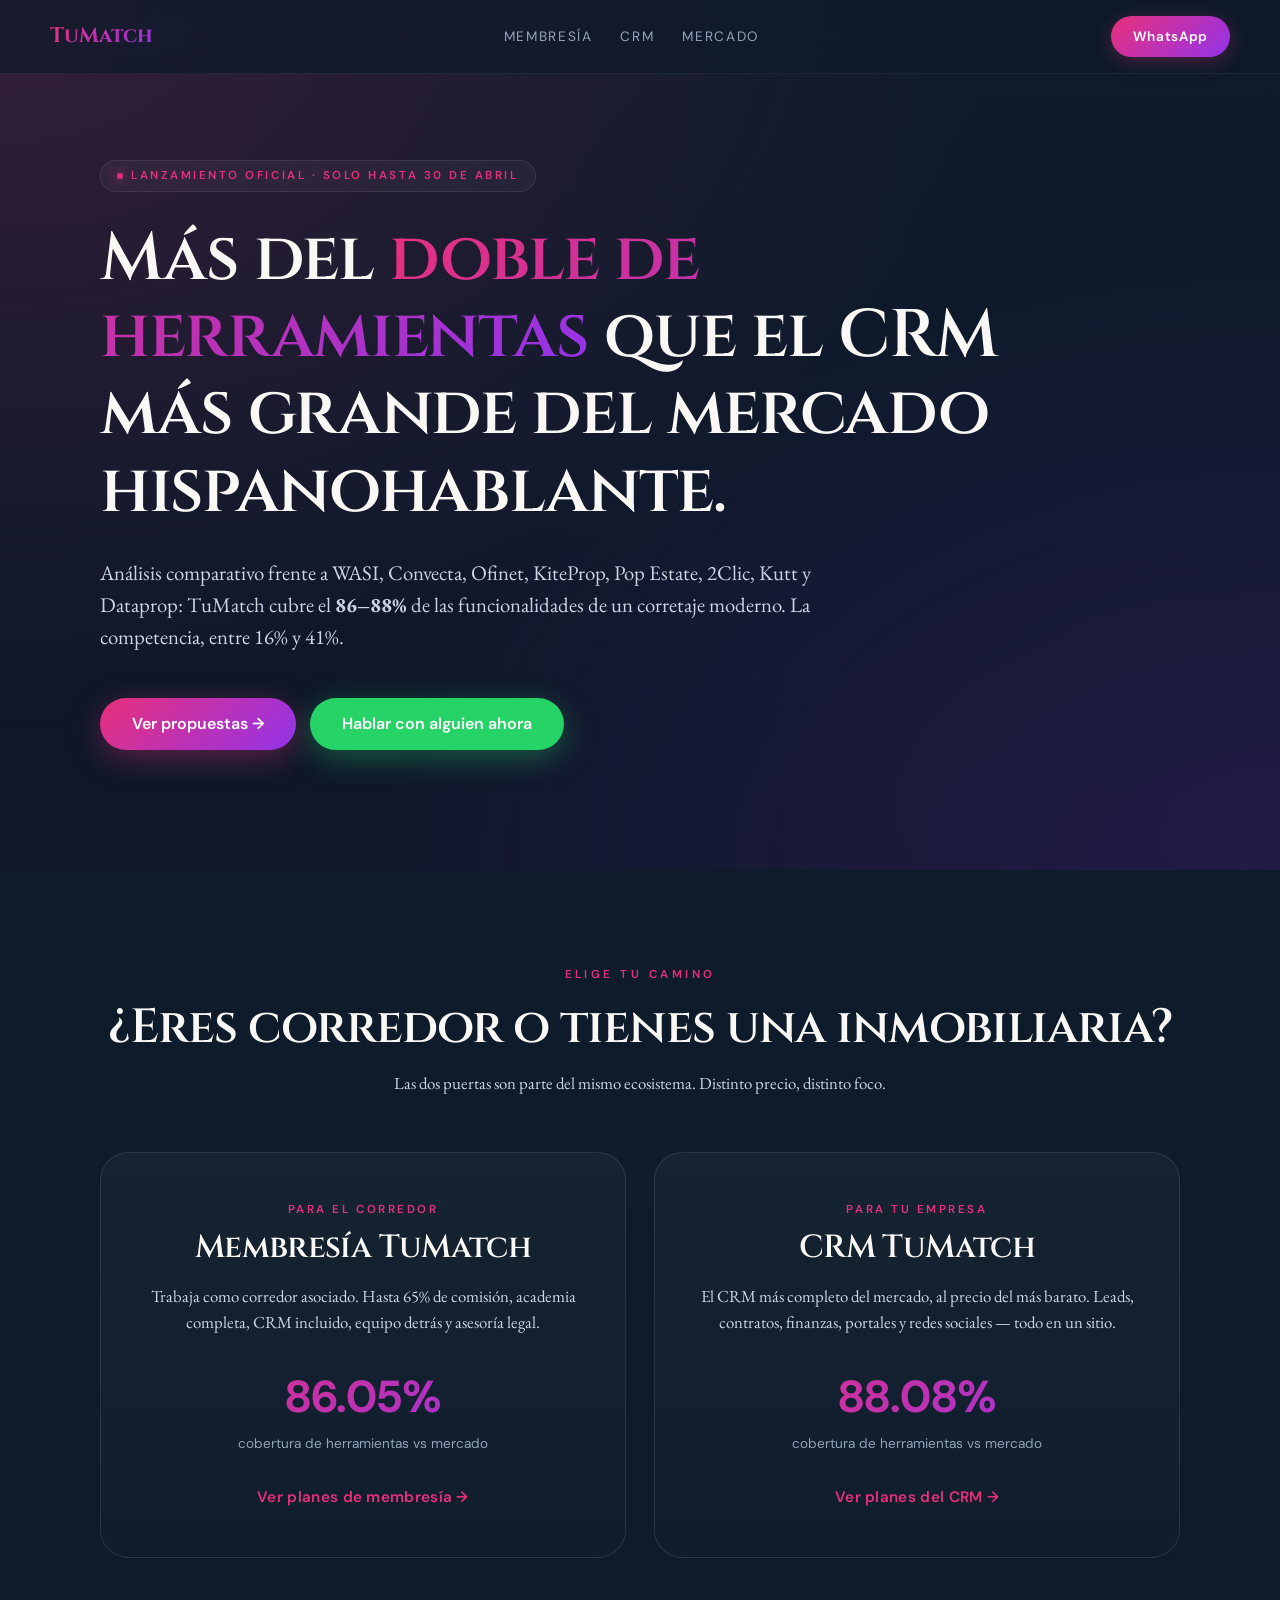
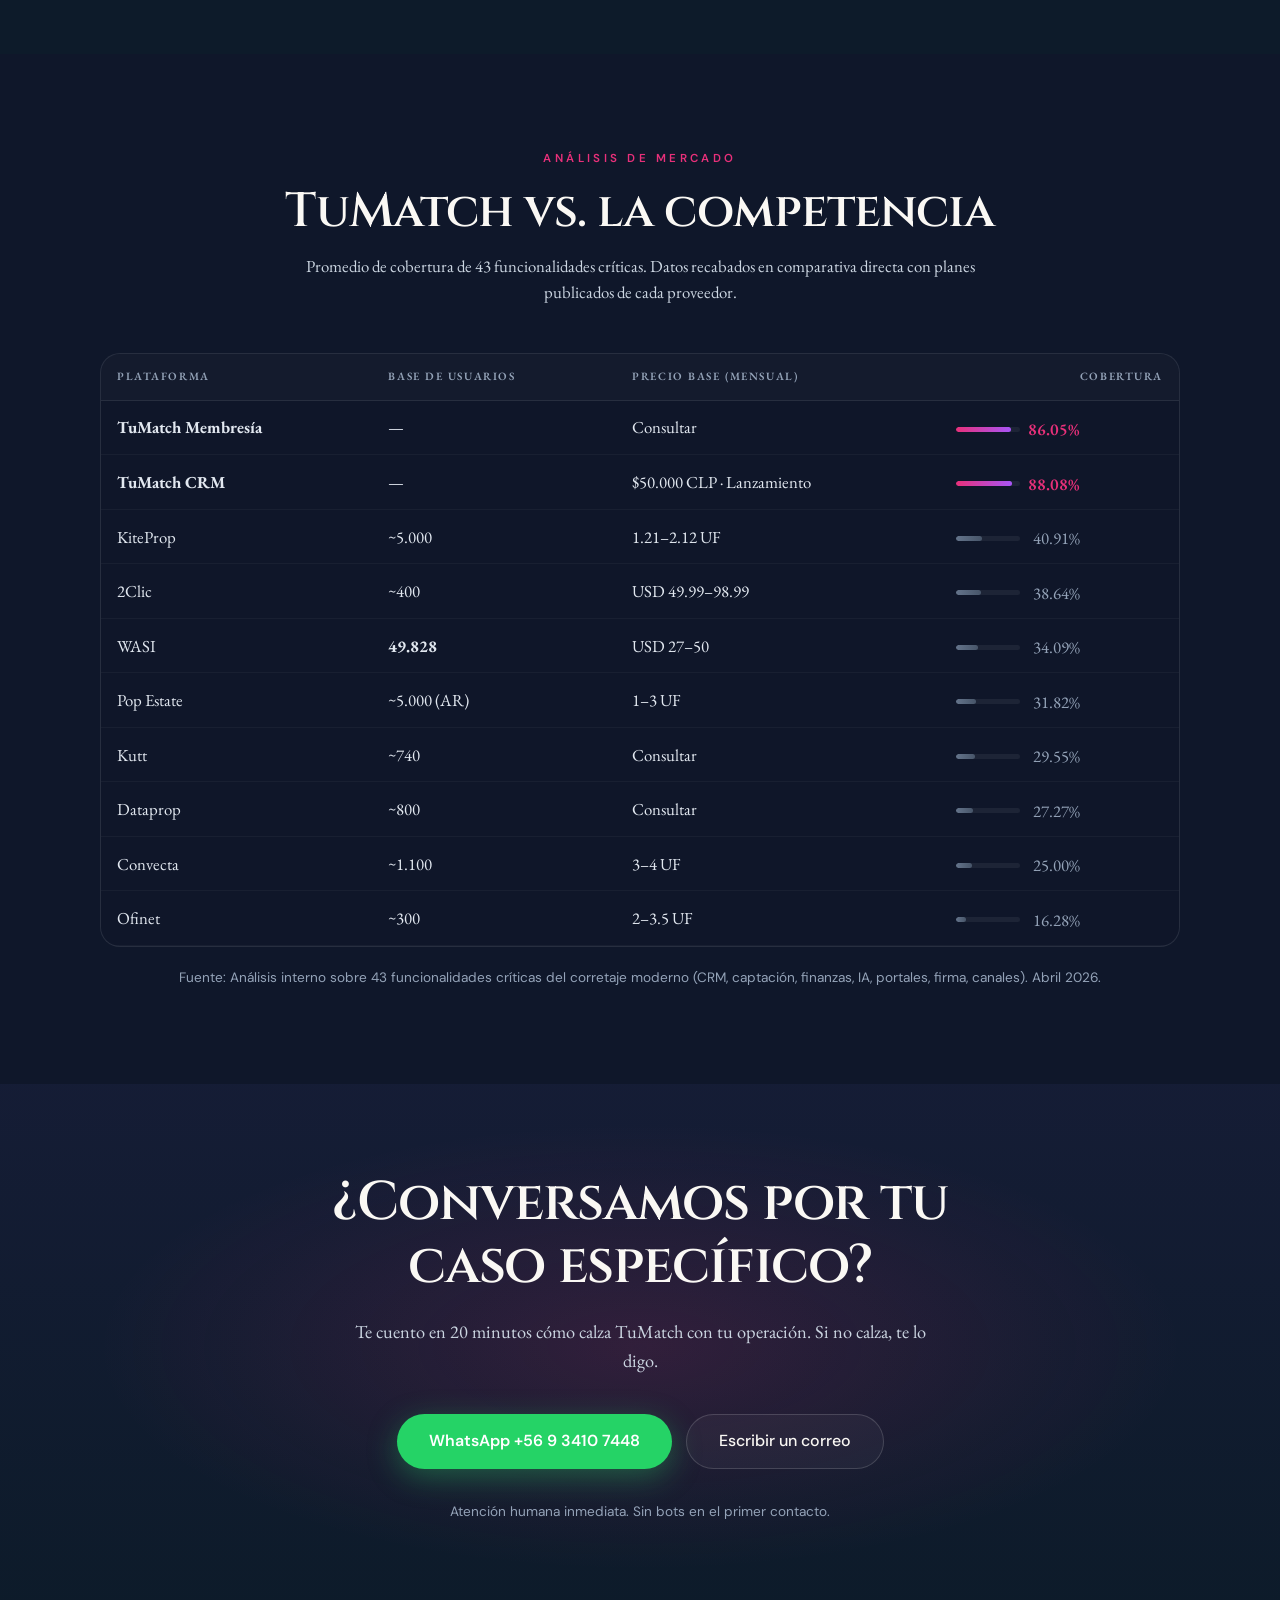
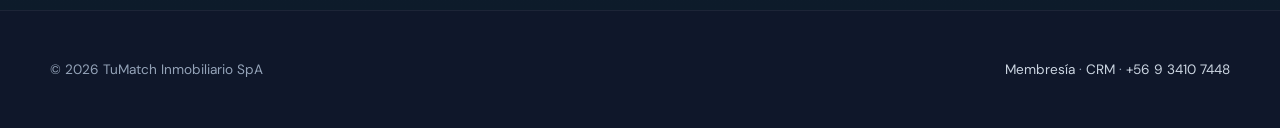
==== index.html @ 8e2571cd "feat: landing comercial TuMatch — Membresía + CRM Landing estática con tres páginas: - / (hub con co" ====
<!DOCTYPE html>
<html lang="es">
<head>
  <meta charset="UTF-8" />
  <meta name="viewport" content="width=device-width, initial-scale=1.0" />
  <title>TuMatch — Propuesta Comercial</title>
  <meta name="description" content="TuMatch: la plataforma con más herramientas del mercado hispanohablante. Membresía para corredores y CRM para inmobiliarias." />
  <link rel="preconnect" href="https://fonts.googleapis.com" />
  <link rel="preconnect" href="https://fonts.gstatic.com" crossorigin />
  <link href="https://fonts.googleapis.com/css2?family=Cinzel:wght@500;600;700&family=EB+Garamond:wght@400;500&family=DM+Sans:wght@400;500;600;700&display=swap" rel="stylesheet" />
  <link rel="stylesheet" href="/styles.css" />
</head>
<body>
  <nav class="nav">
    <div class="nav-inner">
      <a href="/" class="brand">TuMatch</a>
      <div class="nav-links">
        <a href="/membresia/">Membresía</a>
        <a href="/crm/">CRM</a>
        <a href="#mercado">Mercado</a>
      </div>
      <a class="nav-cta" href="https://wa.me/56934107448?text=Hola%2C%20me%20interesa%20TuMatch" target="_blank" rel="noopener">WhatsApp</a>
    </div>
  </nav>

  <section class="hero">
    <div class="section-narrow">
      <div class="hero-badge"><span class="dot"></span>Lanzamiento oficial · Solo hasta 30 de abril</div>
      <h1>Más del <span class="grad">doble de herramientas</span> que el CRM más grande del mercado hispanohablante.</h1>
      <p class="lead">
        Análisis comparativo frente a WASI, Convecta, Ofinet, KiteProp, Pop Estate, 2Clic, Kutt y Dataprop:
        TuMatch cubre el <strong>86–88%</strong> de las funcionalidades de un corretaje moderno. La competencia,
        entre 16% y 41%.
      </p>
      <div class="hero-ctas">
        <a href="#elige" class="btn-primary">Ver propuestas →</a>
        <a href="https://wa.me/56934107448?text=Hola%2C%20quiero%20hablar%20con%20alguien%20de%20TuMatch" target="_blank" rel="noopener" class="btn-whatsapp">Hablar con alguien ahora</a>
      </div>
    </div>
  </section>

  <section class="section" id="elige">
    <div class="section-narrow center">
      <div class="section-eyebrow">Elige tu camino</div>
      <h2 class="section-title">¿Eres corredor o tienes una inmobiliaria?</h2>
      <p class="section-lead">Las dos puertas son parte del mismo ecosistema. Distinto precio, distinto foco.</p>

      <div class="choice-grid">
        <a href="/membresia/" class="choice">
          <div class="choice-tag">Para el corredor</div>
          <h3>Membresía TuMatch</h3>
          <p>Trabaja como corredor asociado. Hasta 65% de comisión, academia completa, CRM incluido, equipo detrás y asesoría legal.</p>
          <div class="choice-pct">86.05%</div>
          <div class="choice-pct-lbl">cobertura de herramientas vs mercado</div>
          <div class="choice-arrow">Ver planes de membresía →</div>
        </a>

        <a href="/crm/" class="choice">
          <div class="choice-tag">Para tu empresa</div>
          <h3>CRM TuMatch</h3>
          <p>El CRM más completo del mercado, al precio del más barato. Leads, contratos, finanzas, portales y redes sociales — todo en un sitio.</p>
          <div class="choice-pct">88.08%</div>
          <div class="choice-pct-lbl">cobertura de herramientas vs mercado</div>
          <div class="choice-arrow">Ver planes del CRM →</div>
        </a>
      </div>
    </div>
  </section>

  <section class="section" id="mercado" style="background: var(--slate-900);">
    <div class="section-narrow">
      <div class="center">
        <div class="section-eyebrow">Análisis de mercado</div>
        <h2 class="section-title">TuMatch vs. la competencia</h2>
        <p class="section-lead">
          Promedio de cobertura de 43 funcionalidades críticas. Datos recabados en comparativa directa
          con planes publicados de cada proveedor.
        </p>
      </div>

      <div class="compare-table">
        <table>
          <thead>
            <tr>
              <th>Plataforma</th>
              <th>Base de usuarios</th>
              <th>Precio base (mensual)</th>
              <th style="text-align: right;">Cobertura</th>
            </tr>
          </thead>
          <tbody>
            <tr class="tm">
              <td><strong>TuMatch Membresía</strong></td>
              <td>—</td>
              <td>Consultar</td>
              <td>
                <div class="bar" style="justify-content: flex-end;">
                  <div class="bar-track"><div class="bar-fill" style="width: 86%"></div></div>
                  <span class="tm-num num-cell">86.05%</span>
                </div>
              </td>
            </tr>
            <tr class="tm">
              <td><strong>TuMatch CRM</strong></td>
              <td>—</td>
              <td>$50.000 CLP · Lanzamiento</td>
              <td>
                <div class="bar" style="justify-content: flex-end;">
                  <div class="bar-track"><div class="bar-fill" style="width: 88%"></div></div>
                  <span class="tm-num num-cell">88.08%</span>
                </div>
              </td>
            </tr>
            <tr>
              <td>KiteProp</td>
              <td>~5.000</td>
              <td>1.21–2.12 UF</td>
              <td>
                <div class="bar" style="justify-content: flex-end;">
                  <div class="bar-track"><div class="bar-fill low" style="width: 41%"></div></div>
                  <span class="num-cell">40.91%</span>
                </div>
              </td>
            </tr>
            <tr>
              <td>2Clic</td>
              <td>~400</td>
              <td>USD 49.99–98.99</td>
              <td>
                <div class="bar" style="justify-content: flex-end;">
                  <div class="bar-track"><div class="bar-fill low" style="width: 39%"></div></div>
                  <span class="num-cell">38.64%</span>
                </div>
              </td>
            </tr>
            <tr>
              <td>WASI</td>
              <td><strong>49.828</strong></td>
              <td>USD 27–50</td>
              <td>
                <div class="bar" style="justify-content: flex-end;">
                  <div class="bar-track"><div class="bar-fill low" style="width: 34%"></div></div>
                  <span class="num-cell">34.09%</span>
                </div>
              </td>
            </tr>
            <tr>
              <td>Pop Estate</td>
              <td>~5.000 (AR)</td>
              <td>1–3 UF</td>
              <td>
                <div class="bar" style="justify-content: flex-end;">
                  <div class="bar-track"><div class="bar-fill low" style="width: 32%"></div></div>
                  <span class="num-cell">31.82%</span>
                </div>
              </td>
            </tr>
            <tr>
              <td>Kutt</td>
              <td>~740</td>
              <td>Consultar</td>
              <td>
                <div class="bar" style="justify-content: flex-end;">
                  <div class="bar-track"><div class="bar-fill low" style="width: 30%"></div></div>
                  <span class="num-cell">29.55%</span>
                </div>
              </td>
            </tr>
            <tr>
              <td>Dataprop</td>
              <td>~800</td>
              <td>Consultar</td>
              <td>
                <div class="bar" style="justify-content: flex-end;">
                  <div class="bar-track"><div class="bar-fill low" style="width: 27%"></div></div>
                  <span class="num-cell">27.27%</span>
                </div>
              </td>
            </tr>
            <tr>
              <td>Convecta</td>
              <td>~1.100</td>
              <td>3–4 UF</td>
              <td>
                <div class="bar" style="justify-content: flex-end;">
                  <div class="bar-track"><div class="bar-fill low" style="width: 25%"></div></div>
                  <span class="num-cell">25.00%</span>
                </div>
              </td>
            </tr>
            <tr>
              <td>Ofinet</td>
              <td>~300</td>
              <td>2–3.5 UF</td>
              <td>
                <div class="bar" style="justify-content: flex-end;">
                  <div class="bar-track"><div class="bar-fill low" style="width: 16%"></div></div>
                  <span class="num-cell">16.28%</span>
                </div>
              </td>
            </tr>
          </tbody>
        </table>
      </div>

      <p class="note">
        Fuente: Análisis interno sobre 43 funcionalidades críticas del corretaje moderno (CRM, captación,
        finanzas, IA, portales, firma, canales). Abril 2026.
      </p>
    </div>
  </section>

  <section class="cta-block">
    <h2>¿Conversamos por tu caso específico?</h2>
    <p>Te cuento en 20 minutos cómo calza TuMatch con tu operación. Si no calza, te lo digo.</p>
    <div class="buttons">
      <a href="https://wa.me/56934107448?text=Hola%2C%20quiero%20agendar%20una%20reuni%C3%B3n%20con%20TuMatch" target="_blank" rel="noopener" class="btn-whatsapp">WhatsApp +56 9 3410 7448</a>
      <a href="mailto:patricio.rojas@tumatchinmobiliario.cl?subject=Reuni%C3%B3n%20TuMatch" class="btn-ghost">Escribir un correo</a>
    </div>
    <small>Atención humana inmediata. Sin bots en el primer contacto.</small>
  </section>

  <footer class="footer">
    <div class="footer-inner">
      <div>© 2026 TuMatch Inmobiliario SpA</div>
      <div>
        <a href="/membresia/">Membresía</a> · <a href="/crm/">CRM</a> ·
        <a href="https://wa.me/56934107448" target="_blank" rel="noopener">+56 9 3410 7448</a>
      </div>
    </div>
  </footer>

  <script src="/app.js"></script>
</body>
</html>
---- styles.css ----
/* TuMatch — Propuesta Comercial | Shared styles */
:root {
  --navy: #0D1B2A;
  --navy-2: #1B2B3E;
  --cream: #FAF8F4;
  --coral: #E85D4A;
  --pink: #E8307A;
  --gold: #D4A017;
  --slate-900: #0f172a;
  --slate-800: #1e293b;
  --slate-700: #334155;
  --slate-400: #94a3b8;
  --slate-300: #cbd5e1;
  --slate-200: #e2e8f0;
  --grad-1: linear-gradient(135deg, #E8307A 0%, #9333ea 100%);
  --grad-2: linear-gradient(135deg, #E85D4A 0%, #D4A017 100%);
  --ring-grad: linear-gradient(90deg, #E8307A 0%, #a855f7 100%);
}

* { box-sizing: border-box; margin: 0; padding: 0; }
html { scroll-behavior: smooth; }
body {
  font-family: 'DM Sans', -apple-system, BlinkMacSystemFont, sans-serif;
  background: var(--navy);
  color: var(--cream);
  line-height: 1.55;
  -webkit-font-smoothing: antialiased;
}

h1, h2, h3 {
  font-family: 'Cinzel', Georgia, serif;
  font-weight: 600;
  letter-spacing: -0.02em;
  line-height: 1.15;
}

p, li, td, th { font-family: 'EB Garamond', Georgia, serif; font-size: 1.05rem; }
.ui { font-family: 'DM Sans', sans-serif; }

a { color: inherit; text-decoration: none; }
button { font-family: inherit; cursor: pointer; border: none; background: transparent; color: inherit; }
img { max-width: 100%; display: block; }

/* ---------- NAV ---------- */
.nav {
  position: fixed; top: 0; left: 0; right: 0; z-index: 50;
  padding: 16px 24px;
  backdrop-filter: blur(16px);
  background: rgba(13, 27, 42, 0.7);
  border-bottom: 1px solid rgba(255, 255, 255, 0.06);
}
.nav-inner {
  max-width: 1180px; margin: 0 auto;
  display: flex; align-items: center; justify-content: space-between;
}
.brand {
  font-family: 'Cinzel', serif; font-weight: 700; font-size: 1.3rem;
  background: var(--grad-1); -webkit-background-clip: text; background-clip: text; color: transparent;
}
.nav-links { display: flex; gap: 28px; font-family: 'DM Sans', sans-serif; font-size: 0.85rem; letter-spacing: 0.12em; text-transform: uppercase; }
.nav-links a { color: var(--slate-400); transition: color 0.2s; }
.nav-links a:hover { color: var(--cream); }
.nav-cta {
  padding: 10px 22px; border-radius: 999px;
  background: var(--grad-1); color: white; font-family: 'DM Sans', sans-serif; font-weight: 600; font-size: 0.85rem;
  letter-spacing: 0.05em; transition: transform 0.2s, box-shadow 0.2s;
  box-shadow: 0 4px 20px rgba(232, 48, 122, 0.3);
}
.nav-cta:hover { transform: translateY(-1px); box-shadow: 0 6px 28px rgba(232, 48, 122, 0.5); }

/* ---------- LAYOUT ---------- */
.section { padding: 96px 24px; position: relative; }
.section-narrow { max-width: 1080px; margin: 0 auto; }
.section-wide { max-width: 1280px; margin: 0 auto; }

/* ---------- HERO ---------- */
.hero {
  padding: 160px 24px 120px;
  background:
    radial-gradient(ellipse at top left, rgba(232, 48, 122, 0.18), transparent 55%),
    radial-gradient(ellipse at bottom right, rgba(147, 51, 234, 0.15), transparent 50%),
    linear-gradient(180deg, var(--navy) 0%, var(--slate-900) 100%);
}
.hero-badge {
  display: inline-flex; align-items: center; gap: 8px;
  padding: 6px 16px; border-radius: 999px;
  background: rgba(255, 255, 255, 0.04); border: 1px solid rgba(255, 255, 255, 0.08);
  font-family: 'DM Sans', sans-serif; font-size: 0.72rem; letter-spacing: 0.22em; text-transform: uppercase;
  color: var(--pink); font-weight: 600;
}
.hero-badge .dot {
  width: 6px; height: 6px; border-radius: 999px; background: var(--pink);
  box-shadow: 0 0 12px var(--pink); animation: pulse 2s ease-in-out infinite;
}
@keyframes pulse { 0%, 100% { opacity: 1; } 50% { opacity: 0.4; } }

.hero h1 {
  font-size: clamp(2.5rem, 6vw, 4.2rem);
  margin-top: 28px;
  max-width: 900px;
}
.hero h1 .grad { background: var(--grad-1); -webkit-background-clip: text; background-clip: text; color: transparent; }
.hero .lead {
  margin-top: 28px; font-size: 1.3rem; color: var(--slate-300); max-width: 720px;
}
.hero-ctas { margin-top: 44px; display: flex; flex-wrap: wrap; gap: 14px; }
.btn-primary {
  display: inline-flex; align-items: center; gap: 8px;
  padding: 14px 32px; border-radius: 999px; background: var(--grad-1); color: white;
  font-family: 'DM Sans', sans-serif; font-weight: 600; font-size: 1rem;
  box-shadow: 0 8px 30px rgba(232, 48, 122, 0.35); transition: all 0.2s;
}
.btn-primary:hover { transform: translateY(-2px); box-shadow: 0 12px 40px rgba(232, 48, 122, 0.55); }
.btn-ghost {
  display: inline-flex; align-items: center; gap: 8px;
  padding: 14px 32px; border-radius: 999px;
  background: rgba(255, 255, 255, 0.04); border: 1px solid rgba(255, 255, 255, 0.15); color: var(--cream);
  font-family: 'DM Sans', sans-serif; font-weight: 500; font-size: 1rem; transition: all 0.2s;
}
.btn-ghost:hover { background: rgba(255, 255, 255, 0.08); }
.btn-whatsapp {
  display: inline-flex; align-items: center; gap: 10px;
  padding: 14px 32px; border-radius: 999px; background: #25D366; color: white;
  font-family: 'DM Sans', sans-serif; font-weight: 600; font-size: 1rem;
  box-shadow: 0 8px 30px rgba(37, 211, 102, 0.35); transition: all 0.2s;
}
.btn-whatsapp:hover { transform: translateY(-2px); box-shadow: 0 12px 40px rgba(37, 211, 102, 0.55); }

/* ---------- COUNTDOWN ---------- */
.countdown { margin-top: 36px; display: flex; flex-wrap: wrap; gap: 12px; align-items: center; }
.countdown-box {
  min-width: 78px; text-align: center;
  padding: 16px 14px; border-radius: 14px;
  background: rgba(255, 255, 255, 0.04); border: 1px solid rgba(255, 255, 255, 0.1);
}
.countdown-box .num { font-family: 'DM Sans', sans-serif; font-size: 1.9rem; font-weight: 700; color: var(--cream); font-variant-numeric: tabular-nums; }
.countdown-box .lbl { font-family: 'DM Sans', sans-serif; font-size: 0.65rem; letter-spacing: 0.15em; text-transform: uppercase; color: var(--slate-400); margin-top: 4px; }
.countdown-caption { font-family: 'DM Sans', sans-serif; font-size: 0.85rem; color: var(--slate-400); margin-left: 8px; }

/* ---------- SECTION HEADER ---------- */
.section-eyebrow {
  font-family: 'DM Sans', sans-serif; font-size: 0.72rem; letter-spacing: 0.3em; text-transform: uppercase;
  color: var(--pink); font-weight: 600;
}
.section-title {
  font-size: clamp(2rem, 4vw, 3rem); margin-top: 16px;
}
.section-lead { margin-top: 14px; color: var(--slate-300); max-width: 720px; margin-left: auto; margin-right: auto; }
.center { text-align: center; }

/* ---------- STATS ---------- */
.stats-grid { display: grid; grid-template-columns: repeat(auto-fit, minmax(220px, 1fr)); gap: 20px; margin-top: 48px; }
.stat {
  padding: 28px; border-radius: 20px;
  background: linear-gradient(180deg, rgba(255, 255, 255, 0.04) 0%, rgba(255, 255, 255, 0.02) 100%);
  border: 1px solid rgba(255, 255, 255, 0.08);
}
.stat .big { font-family: 'DM Sans', sans-serif; font-size: 2.8rem; font-weight: 700; background: var(--grad-1); -webkit-background-clip: text; background-clip: text; color: transparent; }
.stat .lbl { font-family: 'DM Sans', sans-serif; font-size: 0.9rem; color: var(--slate-300); margin-top: 4px; }

/* ---------- COMPARISON TABLE ---------- */
.compare-table {
  margin-top: 48px; overflow-x: auto; border-radius: 20px; border: 1px solid rgba(255, 255, 255, 0.1);
  background: rgba(15, 23, 42, 0.6);
}
.compare-table table { width: 100%; border-collapse: collapse; font-family: 'DM Sans', sans-serif; font-size: 0.9rem; }
.compare-table th {
  text-align: left; padding: 14px 16px; font-size: 0.7rem; letter-spacing: 0.14em; text-transform: uppercase;
  color: var(--slate-400); font-weight: 600; border-bottom: 1px solid rgba(255, 255, 255, 0.1);
  background: rgba(255, 255, 255, 0.02);
}
.compare-table th.tm { color: var(--pink); }
.compare-table td { padding: 12px 16px; border-bottom: 1px solid rgba(255, 255, 255, 0.04); color: var(--slate-200); }
.compare-table tr:hover td { background: rgba(255, 255, 255, 0.02); }
.compare-table .bar { display: inline-flex; align-items: center; gap: 8px; }
.compare-table .bar-track { width: 64px; height: 5px; background: rgba(255, 255, 255, 0.06); border-radius: 999px; overflow: hidden; }
.compare-table .bar-fill { height: 100%; border-radius: 999px; background: var(--ring-grad); }
.compare-table .bar-fill.low { background: linear-gradient(90deg, #64748b 0%, #475569 100%); }
.compare-table .num-cell { font-variant-numeric: tabular-nums; color: var(--slate-400); width: 52px; text-align: right; }
.compare-table .tm-num { color: var(--pink); font-weight: 600; }

/* ---------- FEATURE GRID ---------- */
.features-grid { display: grid; grid-template-columns: repeat(auto-fit, minmax(280px, 1fr)); gap: 16px; margin-top: 48px; }
.feature {
  display: flex; gap: 16px; padding: 20px; border-radius: 16px;
  background: linear-gradient(180deg, rgba(255, 255, 255, 0.04) 0%, rgba(255, 255, 255, 0.02) 100%);
  border: 1px solid rgba(255, 255, 255, 0.08); transition: border-color 0.2s;
}
.feature:hover { border-color: rgba(232, 48, 122, 0.4); }
.ring { position: relative; flex-shrink: 0; width: 60px; height: 60px; }
.ring svg { transform: rotate(-90deg); }
.ring-label { position: absolute; inset: 0; display: flex; align-items: center; justify-content: center; font-family: 'DM Sans', sans-serif; font-size: 0.8rem; font-weight: 700; color: var(--cream); }
.feature-body h3 { font-family: 'DM Sans', sans-serif; font-size: 1rem; font-weight: 600; color: var(--cream); }
.feature-body p { font-family: 'DM Sans', sans-serif; font-size: 0.85rem; color: var(--slate-400); margin-top: 4px; }

/* ---------- PLAN CARDS ---------- */
.plans-grid { display: grid; grid-template-columns: repeat(auto-fit, minmax(280px, 1fr)); gap: 24px; margin-top: 48px; }
.plan {
  position: relative; padding: 36px 28px; border-radius: 24px;
  background: linear-gradient(180deg, rgba(255, 255, 255, 0.03) 0%, rgba(255, 255, 255, 0.01) 100%);
  border: 1px solid rgba(255, 255, 255, 0.1); transition: transform 0.2s;
}
.plan:hover { transform: translateY(-4px); }
.plan.best {
  background: linear-gradient(180deg, rgba(232, 48, 122, 0.12) 0%, rgba(147, 51, 234, 0.08) 100%);
  border-color: rgba(232, 48, 122, 0.4);
  box-shadow: 0 24px 60px rgba(232, 48, 122, 0.15);
}
.plan-ribbon {
  position: absolute; top: -14px; left: 50%; transform: translateX(-50%);
  padding: 6px 18px; border-radius: 999px; background: var(--grad-1);
  font-family: 'DM Sans', sans-serif; font-size: 0.7rem; font-weight: 700; letter-spacing: 0.15em; text-transform: uppercase;
  color: white; white-space: nowrap;
}
.plan-period { font-family: 'DM Sans', sans-serif; font-size: 0.75rem; letter-spacing: 0.18em; text-transform: uppercase; color: var(--slate-400); font-weight: 600; }
.plan-price { font-family: 'DM Sans', sans-serif; font-size: 2.8rem; font-weight: 700; color: var(--cream); margin-top: 16px; }
.plan-equiv { font-family: 'DM Sans', sans-serif; font-size: 0.85rem; color: var(--slate-400); margin-top: 4px; }
.plan-savings { font-family: 'DM Sans', sans-serif; font-size: 0.85rem; color: #34d399; margin-top: 8px; font-weight: 500; }
.plan-sub { font-family: 'EB Garamond', serif; font-size: 1.05rem; color: var(--slate-300); margin-top: 16px; }
.plan-list { margin-top: 24px; list-style: none; }
.plan-list li { font-family: 'DM Sans', sans-serif; font-size: 0.9rem; color: var(--slate-200); padding: 6px 0; display: flex; gap: 10px; }
.plan-list li::before { content: '✓'; color: var(--pink); font-weight: 700; }
.plan a.btn-primary, .plan a.btn-ghost { margin-top: 28px; display: flex; justify-content: center; width: 100%; }

/* ---------- LEVEL CARDS (Membresía) ---------- */
.levels-grid { display: grid; grid-template-columns: repeat(auto-fit, minmax(220px, 1fr)); gap: 20px; margin-top: 48px; }
.level {
  padding: 28px; border-radius: 20px;
  background: linear-gradient(180deg, rgba(255, 255, 255, 0.04) 0%, rgba(255, 255, 255, 0.01) 100%);
  border: 1px solid rgba(255, 255, 255, 0.08);
}
.level-num { font-family: 'Cinzel', serif; font-size: 0.9rem; color: var(--gold); letter-spacing: 0.2em; }
.level-name { font-family: 'Cinzel', serif; font-size: 1.4rem; color: var(--cream); margin-top: 6px; }
.level-pct { font-family: 'DM Sans', sans-serif; font-size: 2.4rem; font-weight: 700; background: var(--grad-2); -webkit-background-clip: text; background-clip: text; color: transparent; margin-top: 12px; }
.level-desc { font-family: 'DM Sans', sans-serif; font-size: 0.85rem; color: var(--slate-400); margin-top: 8px; }

/* ---------- INTEGRATIONS ---------- */
.integrations { display: grid; grid-template-columns: repeat(auto-fit, minmax(140px, 1fr)); gap: 12px; margin-top: 32px; }
.integration {
  padding: 18px 10px; border-radius: 14px; text-align: center;
  background: rgba(255, 255, 255, 0.03); border: 1px solid rgba(255, 255, 255, 0.1);
  font-family: 'DM Sans', sans-serif; font-size: 0.9rem; color: var(--slate-200); transition: border-color 0.2s;
}
.integration:hover { border-color: rgba(232, 48, 122, 0.4); }

/* ---------- CTA BLOCK ---------- */
.cta-block {
  padding: 88px 24px; text-align: center;
  background:
    radial-gradient(ellipse at center, rgba(232, 48, 122, 0.15), transparent 60%),
    linear-gradient(180deg, rgba(147, 51, 234, 0.06) 0%, var(--navy) 100%);
}
.cta-block h2 { font-size: clamp(2rem, 5vw, 3.4rem); max-width: 760px; margin: 0 auto; }
.cta-block p { margin-top: 20px; color: var(--slate-300); font-size: 1.15rem; max-width: 600px; margin-left: auto; margin-right: auto; }
.cta-block .buttons { margin-top: 40px; display: flex; justify-content: center; flex-wrap: wrap; gap: 14px; }
.cta-block small { display: block; margin-top: 32px; color: var(--slate-400); font-family: 'DM Sans', sans-serif; font-size: 0.85rem; }

/* ---------- FOOTER ---------- */
.footer { padding: 48px 24px; border-top: 1px solid rgba(255, 255, 255, 0.06); background: var(--slate-900); }
.footer-inner { max-width: 1180px; margin: 0 auto; display: flex; flex-wrap: wrap; justify-content: space-between; gap: 24px; font-family: 'DM Sans', sans-serif; font-size: 0.85rem; color: var(--slate-400); }
.footer a { color: var(--slate-300); }
.footer a:hover { color: var(--cream); }

/* ---------- HUB CHOICE CARDS (index.html) ---------- */
.choice-grid { display: grid; grid-template-columns: repeat(auto-fit, minmax(320px, 1fr)); gap: 28px; margin-top: 56px; }
.choice {
  display: block; padding: 48px 36px; border-radius: 28px; transition: transform 0.25s, box-shadow 0.25s, border-color 0.25s;
  background: linear-gradient(180deg, rgba(255, 255, 255, 0.04) 0%, rgba(255, 255, 255, 0.01) 100%);
  border: 1px solid rgba(255, 255, 255, 0.1); color: var(--cream);
}
.choice:hover { transform: translateY(-6px); border-color: rgba(232, 48, 122, 0.5); box-shadow: 0 24px 60px rgba(232, 48, 122, 0.15); }
.choice-tag { font-family: 'DM Sans', sans-serif; font-size: 0.72rem; letter-spacing: 0.22em; text-transform: uppercase; color: var(--pink); font-weight: 600; }
.choice h3 { font-size: 2rem; margin-top: 12px; }
.choice p { margin-top: 16px; color: var(--slate-300); }
.choice-pct { margin-top: 28px; font-family: 'DM Sans', sans-serif; font-size: 2.8rem; font-weight: 700; background: var(--grad-1); -webkit-background-clip: text; background-clip: text; color: transparent; }
.choice-pct-lbl { font-family: 'DM Sans', sans-serif; font-size: 0.85rem; color: var(--slate-400); }
.choice-arrow { margin-top: 32px; font-family: 'DM Sans', sans-serif; font-size: 0.95rem; font-weight: 600; color: var(--pink); letter-spacing: 0.02em; }

/* ---------- PRICING TABLE (mercado) ---------- */
.market-table {
  margin-top: 48px; overflow-x: auto; border-radius: 20px; border: 1px solid rgba(255, 255, 255, 0.1);
  background: rgba(15, 23, 42, 0.6);
}
.market-table table { width: 100%; border-collapse: collapse; font-family: 'DM Sans', sans-serif; font-size: 0.9rem; }
.market-table th, .market-table td { text-align: left; padding: 14px 16px; }
.market-table th { color: var(--slate-400); font-size: 0.72rem; letter-spacing: 0.14em; text-transform: uppercase; font-weight: 600; border-bottom: 1px solid rgba(255, 255, 255, 0.1); }
.market-table td { color: var(--slate-200); border-bottom: 1px solid rgba(255, 255, 255, 0.04); }
.market-table tr.tm td { background: linear-gradient(90deg, rgba(232, 48, 122, 0.1), transparent); color: var(--cream); font-weight: 500; }

/* ---------- UTILITIES ---------- */
.divider { height: 1px; background: linear-gradient(90deg, transparent, rgba(255, 255, 255, 0.15), transparent); margin: 48px 0; }
.note { font-family: 'DM Sans', sans-serif; font-size: 0.85rem; color: var(--slate-400); text-align: center; margin-top: 20px; }

@media (max-width: 720px) {
  .hero { padding-top: 120px; padding-bottom: 80px; }
  .nav-links { display: none; }
  .section { padding: 64px 20px; }
  .hero h1 { font-size: 2.2rem; }
}
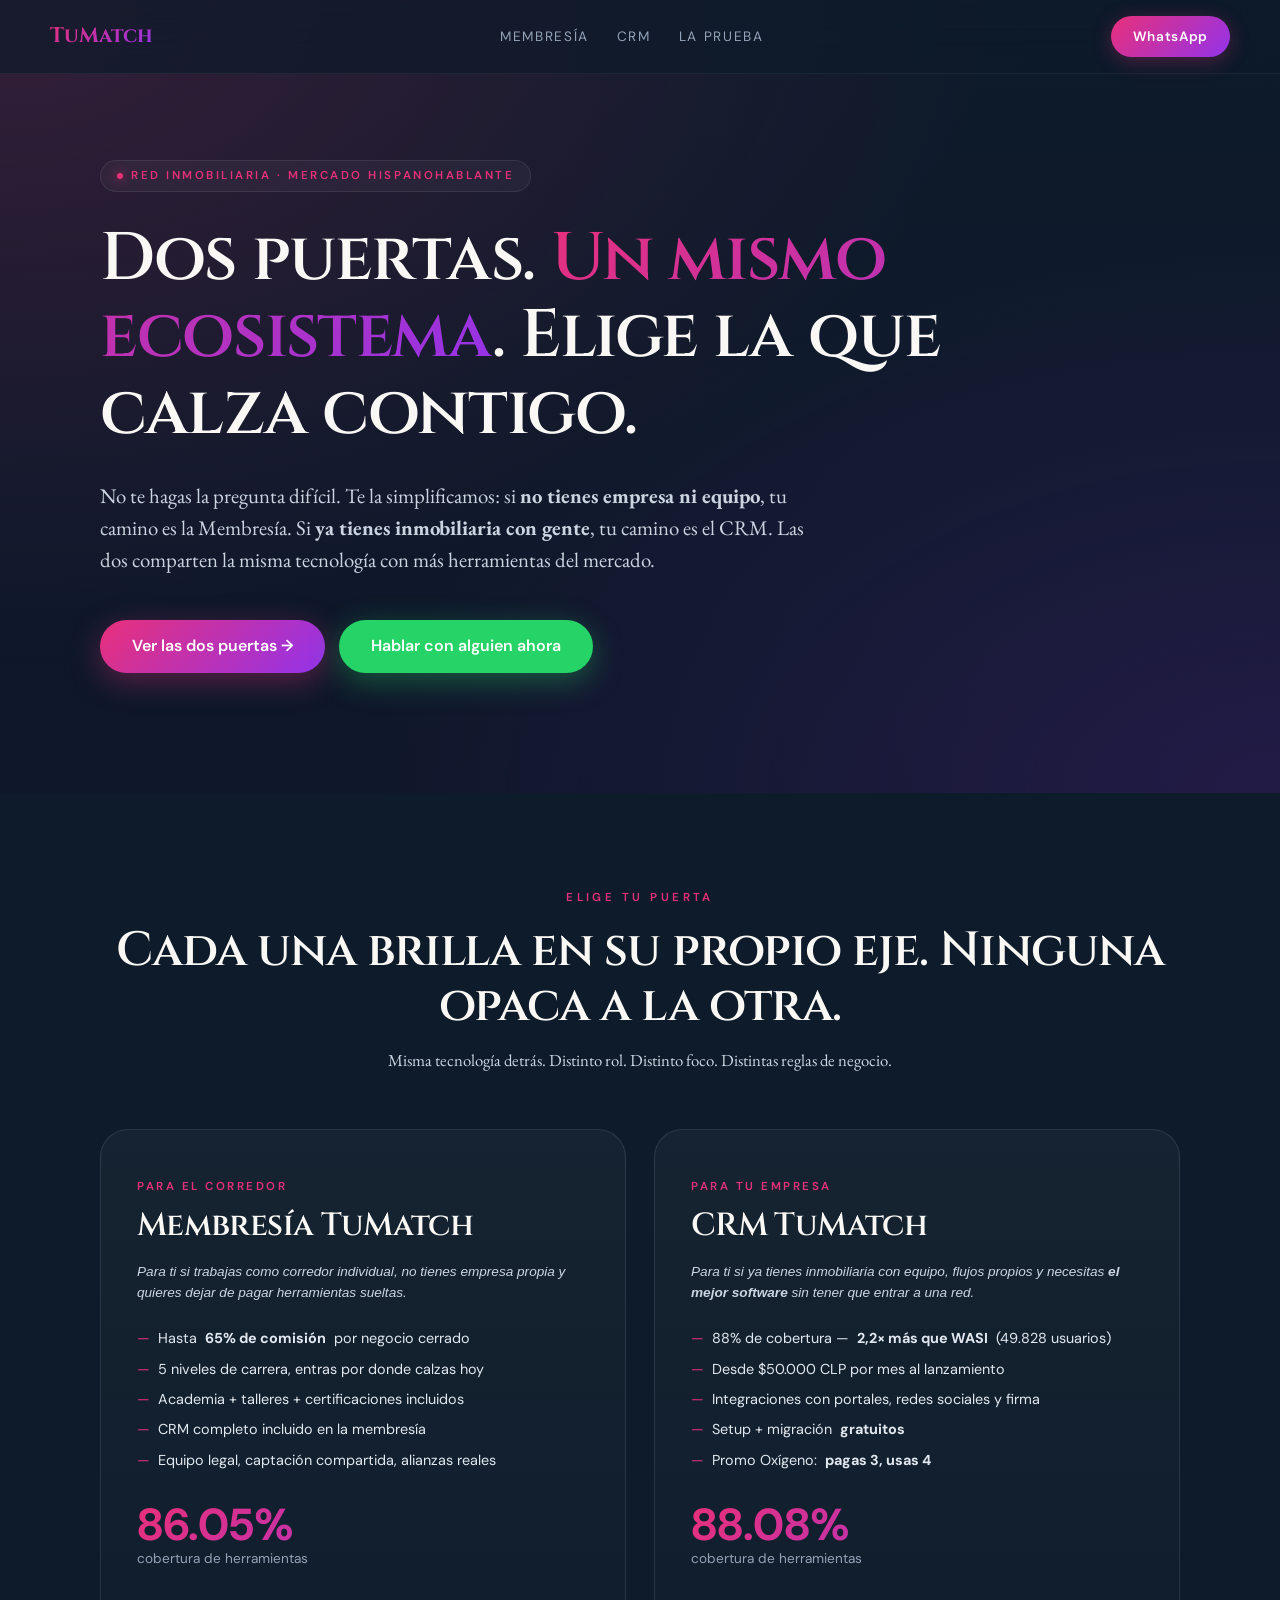
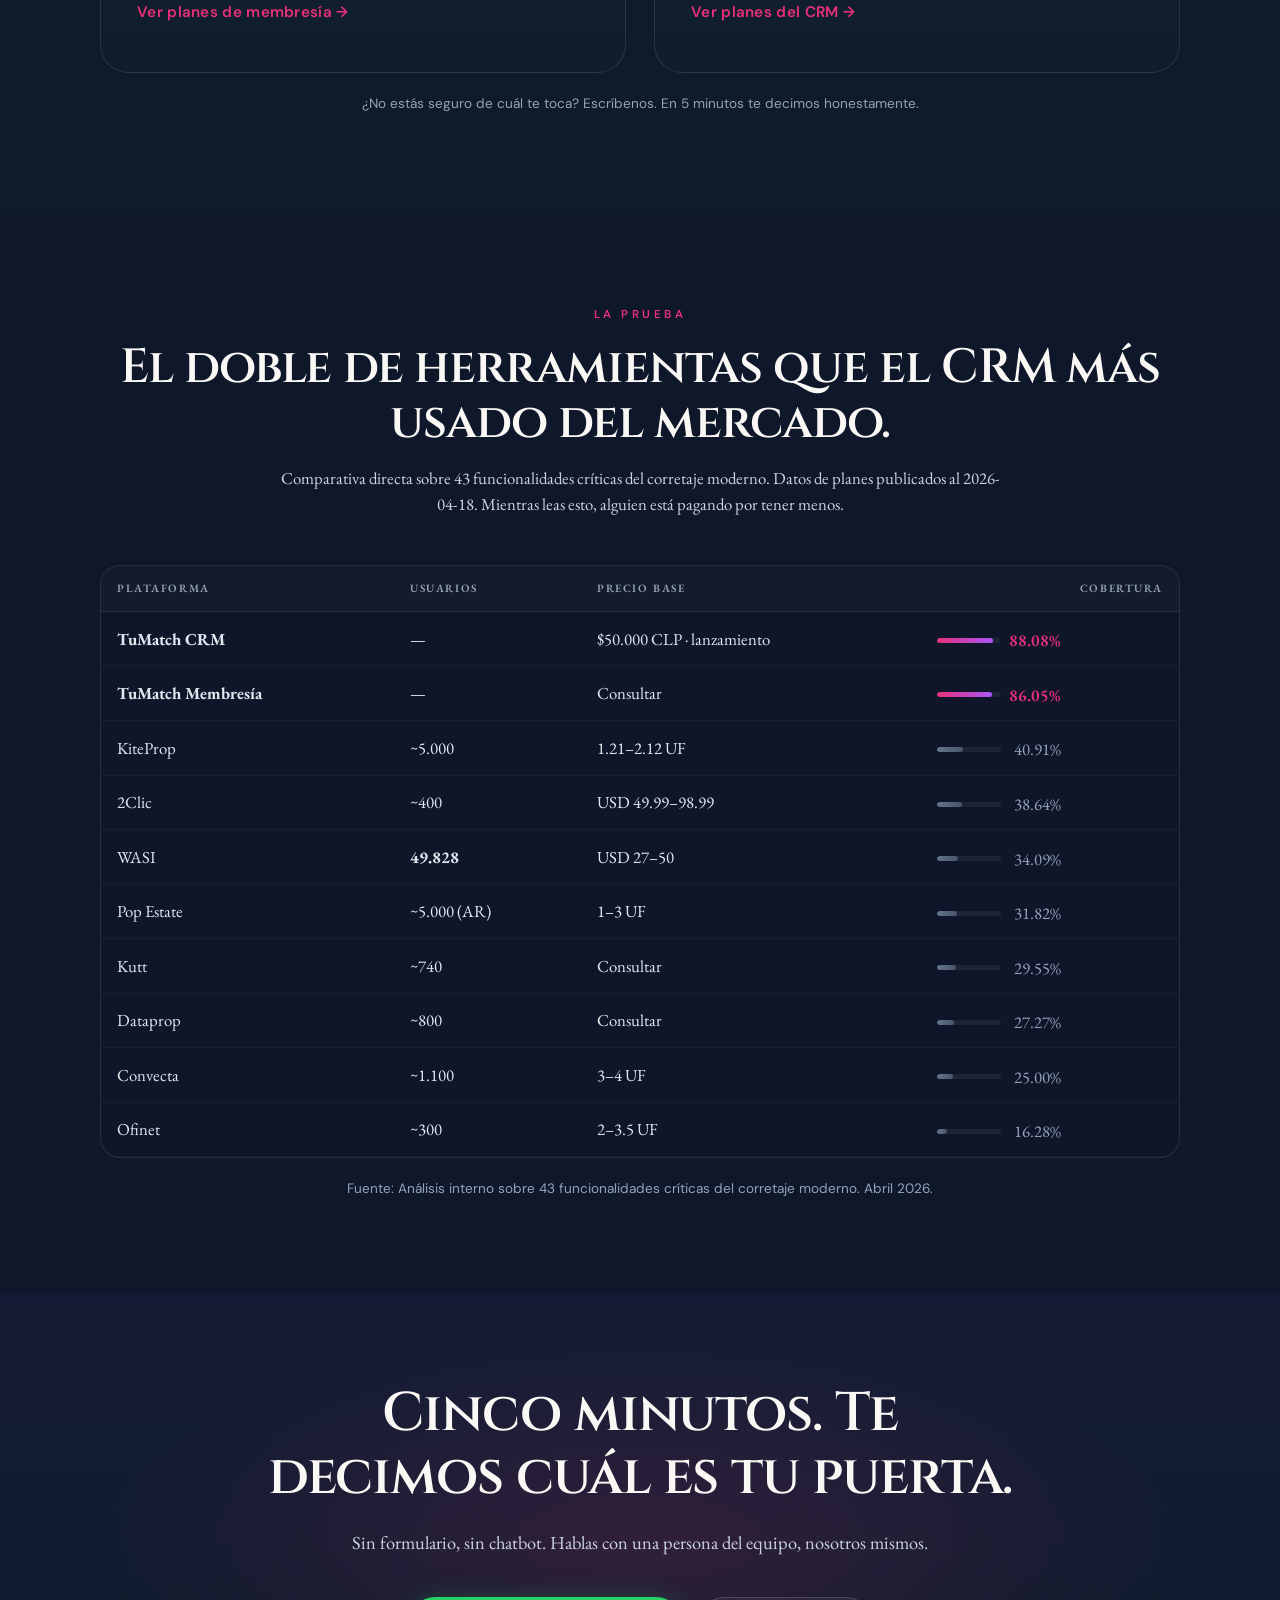
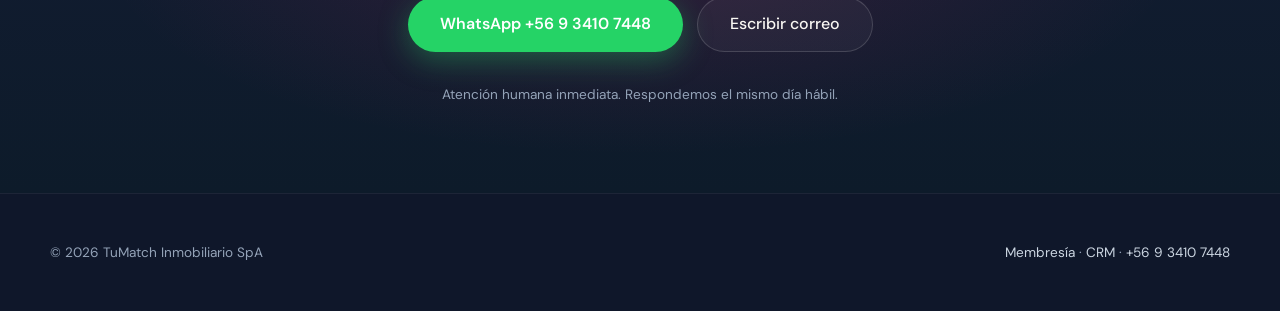
==== commit 5688d228: "feat: production-ready + estrategia Oxígeno + copy persuasivo SEO y compartibilidad: - OG + Twitter " ====
--- a/index.html
+++ b/index.html
@@ -3,229 +3,192 @@
 <head>
   <meta charset="UTF-8" />
   <meta name="viewport" content="width=device-width, initial-scale=1.0" />
-  <title>TuMatch — Propuesta Comercial</title>
-  <meta name="description" content="TuMatch: la plataforma con más herramientas del mercado hispanohablante. Membresía para corredores y CRM para inmobiliarias." />
+  <meta name="theme-color" content="#0D1B2A" />
+  <meta name="robots" content="index, follow" />
+
+  <title>TuMatch — La red inmobiliaria con más herramientas del mercado hispano</title>
+  <meta name="description" content="Dos puertas, un ecosistema: Membresía para corredores que quieren todo listo, o CRM para inmobiliarias que ya tienen equipo. 88% de cobertura vs. 34% del líder del mercado." />
+
+  <link rel="canonical" href="https://tumatch-propuesta-comercial.vercel.app/" />
+  <link rel="icon" type="image/svg+xml" href="/favicon.svg" />
+
+  <meta property="og:type" content="website" />
+  <meta property="og:url" content="https://tumatch-propuesta-comercial.vercel.app/" />
+  <meta property="og:title" content="TuMatch — Dos puertas, un ecosistema inmobiliario" />
+  <meta property="og:description" content="El CRM con más herramientas del mercado hispanohablante. 88% de cobertura vs. 34% del líder. Promo Oxígeno: paga 3 meses, usa 4." />
+  <meta property="og:image" content="https://tumatch-propuesta-comercial.vercel.app/favicon.svg" />
+  <meta property="og:site_name" content="TuMatch" />
+  <meta property="og:locale" content="es_CL" />
+  <meta name="twitter:card" content="summary_large_image" />
+  <meta name="twitter:title" content="TuMatch — Dos puertas, un ecosistema" />
+  <meta name="twitter:description" content="2× más herramientas que el CRM con 49.828 usuarios, al mismo precio." />
+  <meta name="twitter:image" content="https://tumatch-propuesta-comercial.vercel.app/favicon.svg" />
+
   <link rel="preconnect" href="https://fonts.googleapis.com" />
   <link rel="preconnect" href="https://fonts.gstatic.com" crossorigin />
   <link href="https://fonts.googleapis.com/css2?family=Cinzel:wght@500;600;700&family=EB+Garamond:wght@400;500&family=DM+Sans:wght@400;500;600;700&display=swap" rel="stylesheet" />
   <link rel="stylesheet" href="/styles.css" />
+
+  <script type="application/ld+json">
+  {
+    "@context": "https://schema.org",
+    "@type": "Organization",
+    "name": "TuMatch Inmobiliario",
+    "url": "https://tumatch-propuesta-comercial.vercel.app/",
+    "logo": "https://tumatch-propuesta-comercial.vercel.app/favicon.svg",
+    "description": "Red inmobiliaria con CRM propio: 88% de cobertura de funcionalidades vs. 34% del líder del mercado.",
+    "contactPoint": {
+      "@type": "ContactPoint",
+      "telephone": "+56-9-3410-7448",
+      "email": "patricio.rojas@tumatchinmobiliario.cl",
+      "contactType": "Sales",
+      "areaServed": "CL",
+      "availableLanguage": ["es"]
+    }
+  }
+  </script>
 </head>
 <body>
-  <nav class="nav">
+  <a href="#main" class="skip-link">Saltar al contenido</a>
+
+  <nav class="nav" aria-label="Navegación principal">
     <div class="nav-inner">
-      <a href="/" class="brand">TuMatch</a>
+      <a href="/" class="brand" aria-current="page">TuMatch</a>
       <div class="nav-links">
-        <a href="/membresia/">Membresía</a>
-        <a href="/crm/">CRM</a>
-        <a href="#mercado">Mercado</a>
+        <a href="/membresia">Membresía</a>
+        <a href="/crm">CRM</a>
+        <a href="#prueba">La prueba</a>
       </div>
-      <a class="nav-cta" href="https://wa.me/56934107448?text=Hola%2C%20me%20interesa%20TuMatch" target="_blank" rel="noopener">WhatsApp</a>
+      <a class="nav-cta" href="https://wa.me/56934107448?text=Hola%2C%20me%20interesa%20TuMatch" target="_blank" rel="noopener noreferrer">WhatsApp</a>
     </div>
   </nav>
 
-  <section class="hero">
-    <div class="section-narrow">
-      <div class="hero-badge"><span class="dot"></span>Lanzamiento oficial · Solo hasta 30 de abril</div>
-      <h1>Más del <span class="grad">doble de herramientas</span> que el CRM más grande del mercado hispanohablante.</h1>
-      <p class="lead">
-        Análisis comparativo frente a WASI, Convecta, Ofinet, KiteProp, Pop Estate, 2Clic, Kutt y Dataprop:
-        TuMatch cubre el <strong>86–88%</strong> de las funcionalidades de un corretaje moderno. La competencia,
-        entre 16% y 41%.
-      </p>
-      <div class="hero-ctas">
-        <a href="#elige" class="btn-primary">Ver propuestas →</a>
-        <a href="https://wa.me/56934107448?text=Hola%2C%20quiero%20hablar%20con%20alguien%20de%20TuMatch" target="_blank" rel="noopener" class="btn-whatsapp">Hablar con alguien ahora</a>
+  <main id="main">
+    <!-- HERO -->
+    <section class="hero">
+      <div class="section-narrow">
+        <div class="hero-badge"><span class="dot" aria-hidden="true"></span>Red inmobiliaria · mercado hispanohablante</div>
+        <h1>Dos puertas. <span class="grad">Un mismo ecosistema</span>. Elige la que calza contigo.</h1>
+        <p class="lead">
+          No te hagas la pregunta difícil. Te la simplificamos: si <strong>no tienes empresa ni
+          equipo</strong>, tu camino es la Membresía. Si <strong>ya tienes inmobiliaria con gente</strong>,
+          tu camino es el CRM. Las dos comparten la misma tecnología con más herramientas del mercado.
+        </p>
+        <div class="hero-ctas">
+          <a href="#elige" class="btn-primary">Ver las dos puertas →</a>
+          <a href="https://wa.me/56934107448?text=Hola%2C%20quiero%20que%20me%20orienten%20sobre%20TuMatch" target="_blank" rel="noopener noreferrer" class="btn-whatsapp">Hablar con alguien ahora</a>
+        </div>
       </div>
-    </div>
-  </section>
+    </section>
 
-  <section class="section" id="elige">
-    <div class="section-narrow center">
-      <div class="section-eyebrow">Elige tu camino</div>
-      <h2 class="section-title">¿Eres corredor o tienes una inmobiliaria?</h2>
-      <p class="section-lead">Las dos puertas son parte del mismo ecosistema. Distinto precio, distinto foco.</p>
+    <!-- ELIGE -->
+    <section class="section" id="elige">
+      <div class="section-narrow">
+        <div class="center">
+          <div class="section-eyebrow">Elige tu puerta</div>
+          <h2 class="section-title">Cada una brilla en su propio eje. Ninguna opaca a la otra.</h2>
+          <p class="section-lead">Misma tecnología detrás. Distinto rol. Distinto foco. Distintas reglas de negocio.</p>
+        </div>
 
-      <div class="choice-grid">
-        <a href="/membresia/" class="choice">
-          <div class="choice-tag">Para el corredor</div>
-          <h3>Membresía TuMatch</h3>
-          <p>Trabaja como corredor asociado. Hasta 65% de comisión, academia completa, CRM incluido, equipo detrás y asesoría legal.</p>
-          <div class="choice-pct">86.05%</div>
-          <div class="choice-pct-lbl">cobertura de herramientas vs mercado</div>
-          <div class="choice-arrow">Ver planes de membresía →</div>
-        </a>
+        <div class="choice-grid">
+          <!-- MEMBRESIA -->
+          <a href="/membresia" class="choice" aria-label="Ir a propuesta de Membresía TuMatch">
+            <div class="choice-tag">Para el corredor</div>
+            <h3>Membresía TuMatch</h3>
+            <p class="choice-for">Para ti si trabajas como corredor individual, no tienes empresa propia y quieres dejar de pagar herramientas sueltas.</p>
+            <ul class="choice-bullets">
+              <li>Hasta <strong>65% de comisión</strong> por negocio cerrado</li>
+              <li>5 niveles de carrera, entras por donde calzas hoy</li>
+              <li>Academia + talleres + certificaciones incluidos</li>
+              <li>CRM completo incluido en la membresía</li>
+              <li>Equipo legal, captación compartida, alianzas reales</li>
+            </ul>
+            <div class="choice-pct">86.05%</div>
+            <div class="choice-pct-lbl">cobertura de herramientas</div>
+            <div class="choice-arrow">Ver planes de membresía →</div>
+          </a>
 
-        <a href="/crm/" class="choice">
-          <div class="choice-tag">Para tu empresa</div>
-          <h3>CRM TuMatch</h3>
-          <p>El CRM más completo del mercado, al precio del más barato. Leads, contratos, finanzas, portales y redes sociales — todo en un sitio.</p>
-          <div class="choice-pct">88.08%</div>
-          <div class="choice-pct-lbl">cobertura de herramientas vs mercado</div>
-          <div class="choice-arrow">Ver planes del CRM →</div>
-        </a>
+          <!-- CRM -->
+          <a href="/crm" class="choice" aria-label="Ir a propuesta de CRM TuMatch">
+            <div class="choice-tag">Para tu empresa</div>
+            <h3>CRM TuMatch</h3>
+            <p class="choice-for">Para ti si ya tienes inmobiliaria con equipo, flujos propios y necesitas <strong>el mejor software</strong> sin tener que entrar a una red.</p>
+            <ul class="choice-bullets">
+              <li>88% de cobertura — <strong>2,2× más que WASI</strong> (49.828 usuarios)</li>
+              <li>Desde $50.000 CLP por mes al lanzamiento</li>
+              <li>Integraciones con portales, redes sociales y firma</li>
+              <li>Setup + migración <strong>gratuitos</strong></li>
+              <li>Promo Oxígeno: <strong>pagas 3, usas 4</strong></li>
+            </ul>
+            <div class="choice-pct">88.08%</div>
+            <div class="choice-pct-lbl">cobertura de herramientas</div>
+            <div class="choice-arrow">Ver planes del CRM →</div>
+          </a>
+        </div>
+
+        <p class="note">¿No estás seguro de cuál te toca? Escríbenos. En 5 minutos te decimos honestamente.</p>
       </div>
-    </div>
-  </section>
+    </section>
 
-  <section class="section" id="mercado" style="background: var(--slate-900);">
-    <div class="section-narrow">
-      <div class="center">
-        <div class="section-eyebrow">Análisis de mercado</div>
-        <h2 class="section-title">TuMatch vs. la competencia</h2>
-        <p class="section-lead">
-          Promedio de cobertura de 43 funcionalidades críticas. Datos recabados en comparativa directa
-          con planes publicados de cada proveedor.
-        </p>
+    <!-- PRUEBA (comparativa) -->
+    <section class="section" id="prueba" style="background: var(--slate-900);">
+      <div class="section-narrow">
+        <div class="center">
+          <div class="section-eyebrow">La prueba</div>
+          <h2 class="section-title">El doble de herramientas que el CRM más usado del mercado.</h2>
+          <p class="section-lead">
+            Comparativa directa sobre 43 funcionalidades críticas del corretaje moderno. Datos de planes
+            publicados al 2026-04-18. Mientras leas esto, alguien está pagando por tener menos.
+          </p>
+        </div>
+
+        <div class="compare-table">
+          <table>
+            <caption style="position: absolute; left: -9999px;">Comparativa de cobertura de funcionalidades de CRM inmobiliario</caption>
+            <thead>
+              <tr>
+                <th>Plataforma</th>
+                <th>Usuarios</th>
+                <th>Precio base</th>
+                <th style="text-align: right;">Cobertura</th>
+              </tr>
+            </thead>
+            <tbody>
+              <tr class="tm"><td><strong>TuMatch CRM</strong></td><td>—</td><td>$50.000 CLP · lanzamiento</td><td><div class="bar" style="justify-content: flex-end;"><div class="bar-track"><div class="bar-fill" style="width: 88%"></div></div><span class="tm-num num-cell">88.08%</span></div></td></tr>
+              <tr class="tm"><td><strong>TuMatch Membresía</strong></td><td>—</td><td>Consultar</td><td><div class="bar" style="justify-content: flex-end;"><div class="bar-track"><div class="bar-fill" style="width: 86%"></div></div><span class="tm-num num-cell">86.05%</span></div></td></tr>
+              <tr><td>KiteProp</td><td>~5.000</td><td>1.21–2.12 UF</td><td><div class="bar" style="justify-content: flex-end;"><div class="bar-track"><div class="bar-fill low" style="width: 41%"></div></div><span class="num-cell">40.91%</span></div></td></tr>
+              <tr><td>2Clic</td><td>~400</td><td>USD 49.99–98.99</td><td><div class="bar" style="justify-content: flex-end;"><div class="bar-track"><div class="bar-fill low" style="width: 39%"></div></div><span class="num-cell">38.64%</span></div></td></tr>
+              <tr><td>WASI</td><td><strong>49.828</strong></td><td>USD 27–50</td><td><div class="bar" style="justify-content: flex-end;"><div class="bar-track"><div class="bar-fill low" style="width: 34%"></div></div><span class="num-cell">34.09%</span></div></td></tr>
+              <tr><td>Pop Estate</td><td>~5.000 (AR)</td><td>1–3 UF</td><td><div class="bar" style="justify-content: flex-end;"><div class="bar-track"><div class="bar-fill low" style="width: 32%"></div></div><span class="num-cell">31.82%</span></div></td></tr>
+              <tr><td>Kutt</td><td>~740</td><td>Consultar</td><td><div class="bar" style="justify-content: flex-end;"><div class="bar-track"><div class="bar-fill low" style="width: 30%"></div></div><span class="num-cell">29.55%</span></div></td></tr>
+              <tr><td>Dataprop</td><td>~800</td><td>Consultar</td><td><div class="bar" style="justify-content: flex-end;"><div class="bar-track"><div class="bar-fill low" style="width: 27%"></div></div><span class="num-cell">27.27%</span></div></td></tr>
+              <tr><td>Convecta</td><td>~1.100</td><td>3–4 UF</td><td><div class="bar" style="justify-content: flex-end;"><div class="bar-track"><div class="bar-fill low" style="width: 25%"></div></div><span class="num-cell">25.00%</span></div></td></tr>
+              <tr><td>Ofinet</td><td>~300</td><td>2–3.5 UF</td><td><div class="bar" style="justify-content: flex-end;"><div class="bar-track"><div class="bar-fill low" style="width: 16%"></div></div><span class="num-cell">16.28%</span></div></td></tr>
+            </tbody>
+          </table>
+        </div>
+        <p class="note">Fuente: Análisis interno sobre 43 funcionalidades críticas del corretaje moderno. Abril 2026.</p>
       </div>
+    </section>
 
-      <div class="compare-table">
-        <table>
-          <thead>
-            <tr>
-              <th>Plataforma</th>
-              <th>Base de usuarios</th>
-              <th>Precio base (mensual)</th>
-              <th style="text-align: right;">Cobertura</th>
-            </tr>
-          </thead>
-          <tbody>
-            <tr class="tm">
-              <td><strong>TuMatch Membresía</strong></td>
-              <td>—</td>
-              <td>Consultar</td>
-              <td>
-                <div class="bar" style="justify-content: flex-end;">
-                  <div class="bar-track"><div class="bar-fill" style="width: 86%"></div></div>
-                  <span class="tm-num num-cell">86.05%</span>
-                </div>
-              </td>
-            </tr>
-            <tr class="tm">
-              <td><strong>TuMatch CRM</strong></td>
-              <td>—</td>
-              <td>$50.000 CLP · Lanzamiento</td>
-              <td>
-                <div class="bar" style="justify-content: flex-end;">
-                  <div class="bar-track"><div class="bar-fill" style="width: 88%"></div></div>
-                  <span class="tm-num num-cell">88.08%</span>
-                </div>
-              </td>
-            </tr>
-            <tr>
-              <td>KiteProp</td>
-              <td>~5.000</td>
-              <td>1.21–2.12 UF</td>
-              <td>
-                <div class="bar" style="justify-content: flex-end;">
-                  <div class="bar-track"><div class="bar-fill low" style="width: 41%"></div></div>
-                  <span class="num-cell">40.91%</span>
-                </div>
-              </td>
-            </tr>
-            <tr>
-              <td>2Clic</td>
-              <td>~400</td>
-              <td>USD 49.99–98.99</td>
-              <td>
-                <div class="bar" style="justify-content: flex-end;">
-                  <div class="bar-track"><div class="bar-fill low" style="width: 39%"></div></div>
-                  <span class="num-cell">38.64%</span>
-                </div>
-              </td>
-            </tr>
-            <tr>
-              <td>WASI</td>
-              <td><strong>49.828</strong></td>
-              <td>USD 27–50</td>
-              <td>
-                <div class="bar" style="justify-content: flex-end;">
-                  <div class="bar-track"><div class="bar-fill low" style="width: 34%"></div></div>
-                  <span class="num-cell">34.09%</span>
-                </div>
-              </td>
-            </tr>
-            <tr>
-              <td>Pop Estate</td>
-              <td>~5.000 (AR)</td>
-              <td>1–3 UF</td>
-              <td>
-                <div class="bar" style="justify-content: flex-end;">
-                  <div class="bar-track"><div class="bar-fill low" style="width: 32%"></div></div>
-                  <span class="num-cell">31.82%</span>
-                </div>
-              </td>
-            </tr>
-            <tr>
-              <td>Kutt</td>
-              <td>~740</td>
-              <td>Consultar</td>
-              <td>
-                <div class="bar" style="justify-content: flex-end;">
-                  <div class="bar-track"><div class="bar-fill low" style="width: 30%"></div></div>
-                  <span class="num-cell">29.55%</span>
-                </div>
-              </td>
-            </tr>
-            <tr>
-              <td>Dataprop</td>
-              <td>~800</td>
-              <td>Consultar</td>
-              <td>
-                <div class="bar" style="justify-content: flex-end;">
-                  <div class="bar-track"><div class="bar-fill low" style="width: 27%"></div></div>
-                  <span class="num-cell">27.27%</span>
-                </div>
-              </td>
-            </tr>
-            <tr>
-              <td>Convecta</td>
-              <td>~1.100</td>
-              <td>3–4 UF</td>
-              <td>
-                <div class="bar" style="justify-content: flex-end;">
-                  <div class="bar-track"><div class="bar-fill low" style="width: 25%"></div></div>
-                  <span class="num-cell">25.00%</span>
-                </div>
-              </td>
-            </tr>
-            <tr>
-              <td>Ofinet</td>
-              <td>~300</td>
-              <td>2–3.5 UF</td>
-              <td>
-                <div class="bar" style="justify-content: flex-end;">
-                  <div class="bar-track"><div class="bar-fill low" style="width: 16%"></div></div>
-                  <span class="num-cell">16.28%</span>
-                </div>
-              </td>
-            </tr>
-          </tbody>
-        </table>
+    <!-- CTA -->
+    <section class="cta-block">
+      <h2>Cinco minutos. Te decimos cuál es tu puerta.</h2>
+      <p>Sin formulario, sin chatbot. Hablas con una persona del equipo, nosotros mismos.</p>
+      <div class="buttons">
+        <a href="https://wa.me/56934107448?text=Hola%2C%20quiero%20saber%20cu%C3%A1l%20opci%C3%B3n%20de%20TuMatch%20me%20conviene" target="_blank" rel="noopener noreferrer" class="btn-whatsapp">WhatsApp +56 9 3410 7448</a>
+        <a href="mailto:patricio.rojas@tumatchinmobiliario.cl?subject=Orientaci%C3%B3n%20TuMatch" class="btn-ghost">Escribir correo</a>
       </div>
-
-      <p class="note">
-        Fuente: Análisis interno sobre 43 funcionalidades críticas del corretaje moderno (CRM, captación,
-        finanzas, IA, portales, firma, canales). Abril 2026.
-      </p>
-    </div>
-  </section>
-
-  <section class="cta-block">
-    <h2>¿Conversamos por tu caso específico?</h2>
-    <p>Te cuento en 20 minutos cómo calza TuMatch con tu operación. Si no calza, te lo digo.</p>
-    <div class="buttons">
-      <a href="https://wa.me/56934107448?text=Hola%2C%20quiero%20agendar%20una%20reuni%C3%B3n%20con%20TuMatch" target="_blank" rel="noopener" class="btn-whatsapp">WhatsApp +56 9 3410 7448</a>
-      <a href="mailto:patricio.rojas@tumatchinmobiliario.cl?subject=Reuni%C3%B3n%20TuMatch" class="btn-ghost">Escribir un correo</a>
-    </div>
-    <small>Atención humana inmediata. Sin bots en el primer contacto.</small>
-  </section>
+      <small>Atención humana inmediata. Respondemos el mismo día hábil.</small>
+    </section>
+  </main>
 
   <footer class="footer">
     <div class="footer-inner">
       <div>© 2026 TuMatch Inmobiliario SpA</div>
       <div>
-        <a href="/membresia/">Membresía</a> · <a href="/crm/">CRM</a> ·
-        <a href="https://wa.me/56934107448" target="_blank" rel="noopener">+56 9 3410 7448</a>
+        <a href="/membresia">Membresía</a> · <a href="/crm">CRM</a> ·
+        <a href="https://wa.me/56934107448" target="_blank" rel="noopener noreferrer">+56 9 3410 7448</a>
       </div>
     </div>
   </footer>
--- a/styles.css
+++ b/styles.css
@@ -15,6 +15,7 @@
   --grad-1: linear-gradient(135deg, #E8307A 0%, #9333ea 100%);
   --grad-2: linear-gradient(135deg, #E85D4A 0%, #D4A017 100%);
   --ring-grad: linear-gradient(90deg, #E8307A 0%, #a855f7 100%);
+  --nav-h: 72px;
 }
 
 * { box-sizing: border-box; margin: 0; padding: 0; }
@@ -33,25 +34,39 @@
   letter-spacing: -0.02em;
   line-height: 1.15;
 }
-
 p, li, td, th { font-family: 'EB Garamond', Georgia, serif; font-size: 1.05rem; }
 .ui { font-family: 'DM Sans', sans-serif; }
 
 a { color: inherit; text-decoration: none; }
+a:focus-visible, button:focus-visible { outline: 2px solid var(--pink); outline-offset: 3px; border-radius: 4px; }
 button { font-family: inherit; cursor: pointer; border: none; background: transparent; color: inherit; }
 img { max-width: 100%; display: block; }
+
+/* Skip to content — hidden until keyboard focus */
+.skip-link {
+  position: absolute; top: -48px; left: 12px; z-index: 200;
+  padding: 10px 16px; border-radius: 8px; background: var(--pink); color: white;
+  font-family: 'DM Sans', sans-serif; font-size: 0.9rem; font-weight: 600;
+  transition: top 0.2s;
+}
+.skip-link:focus-visible { top: 12px; outline: 3px solid white; }
+
+/* Anchor targets not covered by the fixed nav */
+section[id], [id="main"] { scroll-margin-top: calc(var(--nav-h) + 16px); }
 
 /* ---------- NAV ---------- */
 .nav {
   position: fixed; top: 0; left: 0; right: 0; z-index: 50;
   padding: 16px 24px;
   backdrop-filter: blur(16px);
+  -webkit-backdrop-filter: blur(16px);
   background: rgba(13, 27, 42, 0.7);
   border-bottom: 1px solid rgba(255, 255, 255, 0.06);
 }
 .nav-inner {
   max-width: 1180px; margin: 0 auto;
   display: flex; align-items: center; justify-content: space-between;
+  gap: 24px;
 }
 .brand {
   font-family: 'Cinzel', serif; font-weight: 700; font-size: 1.3rem;
@@ -59,12 +74,13 @@
 }
 .nav-links { display: flex; gap: 28px; font-family: 'DM Sans', sans-serif; font-size: 0.85rem; letter-spacing: 0.12em; text-transform: uppercase; }
 .nav-links a { color: var(--slate-400); transition: color 0.2s; }
-.nav-links a:hover { color: var(--cream); }
+.nav-links a:hover, .nav-links a[aria-current="page"] { color: var(--cream); }
 .nav-cta {
   padding: 10px 22px; border-radius: 999px;
   background: var(--grad-1); color: white; font-family: 'DM Sans', sans-serif; font-weight: 600; font-size: 0.85rem;
   letter-spacing: 0.05em; transition: transform 0.2s, box-shadow 0.2s;
   box-shadow: 0 4px 20px rgba(232, 48, 122, 0.3);
+  white-space: nowrap;
 }
 .nav-cta:hover { transform: translateY(-1px); box-shadow: 0 6px 28px rgba(232, 48, 122, 0.5); }
 
@@ -104,26 +120,18 @@
   margin-top: 28px; font-size: 1.3rem; color: var(--slate-300); max-width: 720px;
 }
 .hero-ctas { margin-top: 44px; display: flex; flex-wrap: wrap; gap: 14px; }
-.btn-primary {
-  display: inline-flex; align-items: center; gap: 8px;
-  padding: 14px 32px; border-radius: 999px; background: var(--grad-1); color: white;
+.btn-primary, .btn-ghost, .btn-whatsapp {
+  display: inline-flex; align-items: center; justify-content: center; gap: 8px;
+  padding: 14px 32px; border-radius: 999px;
   font-family: 'DM Sans', sans-serif; font-weight: 600; font-size: 1rem;
-  box-shadow: 0 8px 30px rgba(232, 48, 122, 0.35); transition: all 0.2s;
-}
+  transition: transform 0.2s, box-shadow 0.2s, background 0.2s;
+  cursor: pointer; text-align: center;
+}
+.btn-primary { background: var(--grad-1); color: white; box-shadow: 0 8px 30px rgba(232, 48, 122, 0.35); }
 .btn-primary:hover { transform: translateY(-2px); box-shadow: 0 12px 40px rgba(232, 48, 122, 0.55); }
-.btn-ghost {
-  display: inline-flex; align-items: center; gap: 8px;
-  padding: 14px 32px; border-radius: 999px;
-  background: rgba(255, 255, 255, 0.04); border: 1px solid rgba(255, 255, 255, 0.15); color: var(--cream);
-  font-family: 'DM Sans', sans-serif; font-weight: 500; font-size: 1rem; transition: all 0.2s;
-}
+.btn-ghost { background: rgba(255, 255, 255, 0.04); border: 1px solid rgba(255, 255, 255, 0.15); color: var(--cream); font-weight: 500; }
 .btn-ghost:hover { background: rgba(255, 255, 255, 0.08); }
-.btn-whatsapp {
-  display: inline-flex; align-items: center; gap: 10px;
-  padding: 14px 32px; border-radius: 999px; background: #25D366; color: white;
-  font-family: 'DM Sans', sans-serif; font-weight: 600; font-size: 1rem;
-  box-shadow: 0 8px 30px rgba(37, 211, 102, 0.35); transition: all 0.2s;
-}
+.btn-whatsapp { background: #25D366; color: white; box-shadow: 0 8px 30px rgba(37, 211, 102, 0.35); }
 .btn-whatsapp:hover { transform: translateY(-2px); box-shadow: 0 12px 40px rgba(37, 211, 102, 0.55); }
 
 /* ---------- COUNTDOWN ---------- */
@@ -136,15 +144,14 @@
 .countdown-box .num { font-family: 'DM Sans', sans-serif; font-size: 1.9rem; font-weight: 700; color: var(--cream); font-variant-numeric: tabular-nums; }
 .countdown-box .lbl { font-family: 'DM Sans', sans-serif; font-size: 0.65rem; letter-spacing: 0.15em; text-transform: uppercase; color: var(--slate-400); margin-top: 4px; }
 .countdown-caption { font-family: 'DM Sans', sans-serif; font-size: 0.85rem; color: var(--slate-400); margin-left: 8px; }
+.countdown.is-expired .countdown-box { opacity: 0.5; }
 
 /* ---------- SECTION HEADER ---------- */
 .section-eyebrow {
   font-family: 'DM Sans', sans-serif; font-size: 0.72rem; letter-spacing: 0.3em; text-transform: uppercase;
   color: var(--pink); font-weight: 600;
 }
-.section-title {
-  font-size: clamp(2rem, 4vw, 3rem); margin-top: 16px;
-}
+.section-title { font-size: clamp(2rem, 4vw, 3rem); margin-top: 16px; }
 .section-lead { margin-top: 14px; color: var(--slate-300); max-width: 720px; margin-left: auto; margin-right: auto; }
 .center { text-align: center; }
 
@@ -159,18 +166,18 @@
 .stat .lbl { font-family: 'DM Sans', sans-serif; font-size: 0.9rem; color: var(--slate-300); margin-top: 4px; }
 
 /* ---------- COMPARISON TABLE ---------- */
-.compare-table {
+.compare-table, .market-table {
   margin-top: 48px; overflow-x: auto; border-radius: 20px; border: 1px solid rgba(255, 255, 255, 0.1);
   background: rgba(15, 23, 42, 0.6);
 }
-.compare-table table { width: 100%; border-collapse: collapse; font-family: 'DM Sans', sans-serif; font-size: 0.9rem; }
-.compare-table th {
+.compare-table table, .market-table table { width: 100%; border-collapse: collapse; font-family: 'DM Sans', sans-serif; font-size: 0.9rem; }
+.compare-table th, .market-table th {
   text-align: left; padding: 14px 16px; font-size: 0.7rem; letter-spacing: 0.14em; text-transform: uppercase;
   color: var(--slate-400); font-weight: 600; border-bottom: 1px solid rgba(255, 255, 255, 0.1);
   background: rgba(255, 255, 255, 0.02);
 }
-.compare-table th.tm { color: var(--pink); }
-.compare-table td { padding: 12px 16px; border-bottom: 1px solid rgba(255, 255, 255, 0.04); color: var(--slate-200); }
+.compare-table th.tm, .market-table tr.tm td { color: var(--pink); }
+.compare-table td, .market-table td { padding: 12px 16px; border-bottom: 1px solid rgba(255, 255, 255, 0.04); color: var(--slate-200); }
 .compare-table tr:hover td { background: rgba(255, 255, 255, 0.02); }
 .compare-table .bar { display: inline-flex; align-items: center; gap: 8px; }
 .compare-table .bar-track { width: 64px; height: 5px; background: rgba(255, 255, 255, 0.06); border-radius: 999px; overflow: hidden; }
@@ -178,6 +185,21 @@
 .compare-table .bar-fill.low { background: linear-gradient(90deg, #64748b 0%, #475569 100%); }
 .compare-table .num-cell { font-variant-numeric: tabular-nums; color: var(--slate-400); width: 52px; text-align: right; }
 .compare-table .tm-num { color: var(--pink); font-weight: 600; }
+.market-table tr.tm td { background: linear-gradient(90deg, rgba(232, 48, 122, 0.1), transparent); color: var(--cream); font-weight: 500; }
+
+/* ---------- FRICTION BLOCKERS ---------- */
+.frictions { display: grid; grid-template-columns: repeat(auto-fit, minmax(300px, 1fr)); gap: 20px; margin-top: 48px; }
+.friction {
+  padding: 32px; border-radius: 20px;
+  background: linear-gradient(180deg, rgba(232, 48, 122, 0.06), rgba(147, 51, 234, 0.03));
+  border: 1px solid rgba(232, 48, 122, 0.2);
+  position: relative;
+}
+.friction-tag { font-family: 'DM Sans', sans-serif; font-size: 0.7rem; letter-spacing: 0.22em; text-transform: uppercase; color: var(--gold); font-weight: 700; }
+.friction h3 { font-family: 'DM Sans', sans-serif; font-size: 1.3rem; font-weight: 700; color: var(--cream); margin-top: 8px; }
+.friction .problem { font-family: 'EB Garamond', serif; font-size: 1.05rem; color: var(--slate-300); margin-top: 16px; font-style: italic; }
+.friction .arrow { font-family: 'DM Sans', sans-serif; font-size: 0.85rem; color: var(--pink); margin-top: 16px; font-weight: 600; letter-spacing: 0.05em; }
+.friction .answer { font-family: 'DM Sans', sans-serif; font-size: 1rem; color: var(--cream); margin-top: 8px; font-weight: 500; }
 
 /* ---------- FEATURE GRID ---------- */
 .features-grid { display: grid; grid-template-columns: repeat(auto-fit, minmax(280px, 1fr)); gap: 16px; margin-top: 48px; }
@@ -199,6 +221,7 @@
   position: relative; padding: 36px 28px; border-radius: 24px;
   background: linear-gradient(180deg, rgba(255, 255, 255, 0.03) 0%, rgba(255, 255, 255, 0.01) 100%);
   border: 1px solid rgba(255, 255, 255, 0.1); transition: transform 0.2s;
+  display: flex; flex-direction: column;
 }
 .plan:hover { transform: translateY(-4px); }
 .plan.best {
@@ -213,26 +236,45 @@
   color: white; white-space: nowrap;
 }
 .plan-period { font-family: 'DM Sans', sans-serif; font-size: 0.75rem; letter-spacing: 0.18em; text-transform: uppercase; color: var(--slate-400); font-weight: 600; }
-.plan-price { font-family: 'DM Sans', sans-serif; font-size: 2.8rem; font-weight: 700; color: var(--cream); margin-top: 16px; }
+.plan-headline { font-family: 'DM Sans', sans-serif; font-size: 1rem; color: var(--cream); margin-top: 6px; font-weight: 500; }
+.plan-price { font-family: 'DM Sans', sans-serif; font-size: 2.8rem; font-weight: 700; color: var(--cream); margin-top: 16px; line-height: 1; }
 .plan-equiv { font-family: 'DM Sans', sans-serif; font-size: 0.85rem; color: var(--slate-400); margin-top: 4px; }
 .plan-savings { font-family: 'DM Sans', sans-serif; font-size: 0.85rem; color: #34d399; margin-top: 8px; font-weight: 500; }
+.plan-anchor { font-family: 'DM Sans', sans-serif; font-size: 0.85rem; color: var(--slate-400); margin-top: 8px; text-decoration: line-through; }
 .plan-sub { font-family: 'EB Garamond', serif; font-size: 1.05rem; color: var(--slate-300); margin-top: 16px; }
-.plan-list { margin-top: 24px; list-style: none; }
+.plan-list { margin-top: 24px; list-style: none; flex: 1; }
 .plan-list li { font-family: 'DM Sans', sans-serif; font-size: 0.9rem; color: var(--slate-200); padding: 6px 0; display: flex; gap: 10px; }
-.plan-list li::before { content: '✓'; color: var(--pink); font-weight: 700; }
-.plan a.btn-primary, .plan a.btn-ghost { margin-top: 28px; display: flex; justify-content: center; width: 100%; }
-
-/* ---------- LEVEL CARDS (Membresía) ---------- */
+.plan-list li::before { content: '✓'; color: var(--pink); font-weight: 700; flex-shrink: 0; }
+.plan-list li.extra::before { content: '★'; color: var(--gold); }
+.plan a.btn-primary, .plan a.btn-ghost { margin-top: 28px; width: 100%; }
+
+/* ---------- LEVEL CARDS ---------- */
 .levels-grid { display: grid; grid-template-columns: repeat(auto-fit, minmax(220px, 1fr)); gap: 20px; margin-top: 48px; }
 .level {
   padding: 28px; border-radius: 20px;
   background: linear-gradient(180deg, rgba(255, 255, 255, 0.04) 0%, rgba(255, 255, 255, 0.01) 100%);
   border: 1px solid rgba(255, 255, 255, 0.08);
 }
-.level-num { font-family: 'Cinzel', serif; font-size: 0.9rem; color: var(--gold); letter-spacing: 0.2em; }
+.level-num { font-family: 'Cinzel', serif; font-size: 0.85rem; color: var(--gold); letter-spacing: 0.2em; }
 .level-name { font-family: 'Cinzel', serif; font-size: 1.4rem; color: var(--cream); margin-top: 6px; }
-.level-pct { font-family: 'DM Sans', sans-serif; font-size: 2.4rem; font-weight: 700; background: var(--grad-2); -webkit-background-clip: text; background-clip: text; color: transparent; margin-top: 12px; }
+.level-pct { font-family: 'DM Sans', sans-serif; font-size: 2.4rem; font-weight: 700; background: var(--grad-2); -webkit-background-clip: text; background-clip: text; color: transparent; margin-top: 12px; line-height: 1; }
 .level-desc { font-family: 'DM Sans', sans-serif; font-size: 0.85rem; color: var(--slate-400); margin-top: 8px; }
+.level-example { font-family: 'DM Sans', sans-serif; font-size: 0.8rem; color: var(--gold); margin-top: 12px; padding-top: 12px; border-top: 1px dashed rgba(212, 160, 23, 0.2); font-style: italic; }
+
+/* ---------- SAVINGS CALLOUT ---------- */
+.savings-box {
+  margin-top: 40px; padding: 32px; border-radius: 20px;
+  background: linear-gradient(135deg, rgba(52, 211, 153, 0.08), rgba(16, 185, 129, 0.04));
+  border: 1px solid rgba(52, 211, 153, 0.25);
+}
+.savings-box h3 { font-family: 'DM Sans', sans-serif; font-size: 1.2rem; color: var(--cream); }
+.savings-list { margin-top: 20px; list-style: none; display: grid; grid-template-columns: repeat(auto-fit, minmax(260px, 1fr)); gap: 12px; }
+.savings-list li { display: flex; justify-content: space-between; gap: 12px; padding: 10px 14px; border-radius: 10px; background: rgba(0, 0, 0, 0.2); font-family: 'DM Sans', sans-serif; font-size: 0.9rem; }
+.savings-list li span.label { color: var(--slate-300); }
+.savings-list li span.price { color: #34d399; font-weight: 700; font-variant-numeric: tabular-nums; }
+.savings-total { margin-top: 20px; text-align: right; font-family: 'DM Sans', sans-serif; }
+.savings-total small { color: var(--slate-400); font-size: 0.8rem; text-transform: uppercase; letter-spacing: 0.15em; }
+.savings-total strong { display: block; font-size: 1.6rem; color: #34d399; font-weight: 700; margin-top: 4px; font-variant-numeric: tabular-nums; }
 
 /* ---------- INTEGRATIONS ---------- */
 .integrations { display: grid; grid-template-columns: repeat(auto-fit, minmax(140px, 1fr)); gap: 12px; margin-top: 32px; }
@@ -261,39 +303,47 @@
 .footer a { color: var(--slate-300); }
 .footer a:hover { color: var(--cream); }
 
-/* ---------- HUB CHOICE CARDS (index.html) ---------- */
+/* ---------- HUB CHOICE CARDS ---------- */
 .choice-grid { display: grid; grid-template-columns: repeat(auto-fit, minmax(320px, 1fr)); gap: 28px; margin-top: 56px; }
 .choice {
-  display: block; padding: 48px 36px; border-radius: 28px; transition: transform 0.25s, box-shadow 0.25s, border-color 0.25s;
+  display: flex; flex-direction: column; padding: 48px 36px; border-radius: 28px;
+  transition: transform 0.25s, box-shadow 0.25s, border-color 0.25s;
   background: linear-gradient(180deg, rgba(255, 255, 255, 0.04) 0%, rgba(255, 255, 255, 0.01) 100%);
   border: 1px solid rgba(255, 255, 255, 0.1); color: var(--cream);
+  text-align: left;
 }
 .choice:hover { transform: translateY(-6px); border-color: rgba(232, 48, 122, 0.5); box-shadow: 0 24px 60px rgba(232, 48, 122, 0.15); }
 .choice-tag { font-family: 'DM Sans', sans-serif; font-size: 0.72rem; letter-spacing: 0.22em; text-transform: uppercase; color: var(--pink); font-weight: 600; }
+.choice-for { font-family: 'DM Sans', sans-serif; font-size: 0.85rem; color: var(--slate-400); margin-top: 16px; font-style: italic; }
 .choice h3 { font-size: 2rem; margin-top: 12px; }
 .choice p { margin-top: 16px; color: var(--slate-300); }
-.choice-pct { margin-top: 28px; font-family: 'DM Sans', sans-serif; font-size: 2.8rem; font-weight: 700; background: var(--grad-1); -webkit-background-clip: text; background-clip: text; color: transparent; }
+.choice-bullets { margin-top: 20px; list-style: none; }
+.choice-bullets li { font-family: 'DM Sans', sans-serif; font-size: 0.9rem; color: var(--slate-200); padding: 4px 0; display: flex; gap: 8px; }
+.choice-bullets li::before { content: '—'; color: var(--pink); }
+.choice-pct { margin-top: 28px; font-family: 'DM Sans', sans-serif; font-size: 2.8rem; font-weight: 700; background: var(--grad-1); -webkit-background-clip: text; background-clip: text; color: transparent; line-height: 1; }
 .choice-pct-lbl { font-family: 'DM Sans', sans-serif; font-size: 0.85rem; color: var(--slate-400); }
 .choice-arrow { margin-top: 32px; font-family: 'DM Sans', sans-serif; font-size: 0.95rem; font-weight: 600; color: var(--pink); letter-spacing: 0.02em; }
-
-/* ---------- PRICING TABLE (mercado) ---------- */
-.market-table {
-  margin-top: 48px; overflow-x: auto; border-radius: 20px; border: 1px solid rgba(255, 255, 255, 0.1);
-  background: rgba(15, 23, 42, 0.6);
-}
-.market-table table { width: 100%; border-collapse: collapse; font-family: 'DM Sans', sans-serif; font-size: 0.9rem; }
-.market-table th, .market-table td { text-align: left; padding: 14px 16px; }
-.market-table th { color: var(--slate-400); font-size: 0.72rem; letter-spacing: 0.14em; text-transform: uppercase; font-weight: 600; border-bottom: 1px solid rgba(255, 255, 255, 0.1); }
-.market-table td { color: var(--slate-200); border-bottom: 1px solid rgba(255, 255, 255, 0.04); }
-.market-table tr.tm td { background: linear-gradient(90deg, rgba(232, 48, 122, 0.1), transparent); color: var(--cream); font-weight: 500; }
 
 /* ---------- UTILITIES ---------- */
 .divider { height: 1px; background: linear-gradient(90deg, transparent, rgba(255, 255, 255, 0.15), transparent); margin: 48px 0; }
 .note { font-family: 'DM Sans', sans-serif; font-size: 0.85rem; color: var(--slate-400); text-align: center; margin-top: 20px; }
+.highlight-pill { display: inline-block; padding: 4px 12px; border-radius: 999px; background: rgba(212, 160, 23, 0.15); color: var(--gold); font-family: 'DM Sans', sans-serif; font-size: 0.75rem; font-weight: 700; letter-spacing: 0.1em; text-transform: uppercase; }
+
+/* ---------- REDUCED MOTION ---------- */
+@media (prefers-reduced-motion: reduce) {
+  *, *::before, *::after {
+    animation-duration: 0.001ms !important;
+    animation-iteration-count: 1 !important;
+    transition-duration: 0.001ms !important;
+    scroll-behavior: auto !important;
+  }
+  .hero-badge .dot { animation: none; }
+}
 
 @media (max-width: 720px) {
   .hero { padding-top: 120px; padding-bottom: 80px; }
   .nav-links { display: none; }
   .section { padding: 64px 20px; }
   .hero h1 { font-size: 2.2rem; }
-}
+  .savings-list { grid-template-columns: 1fr; }
+}
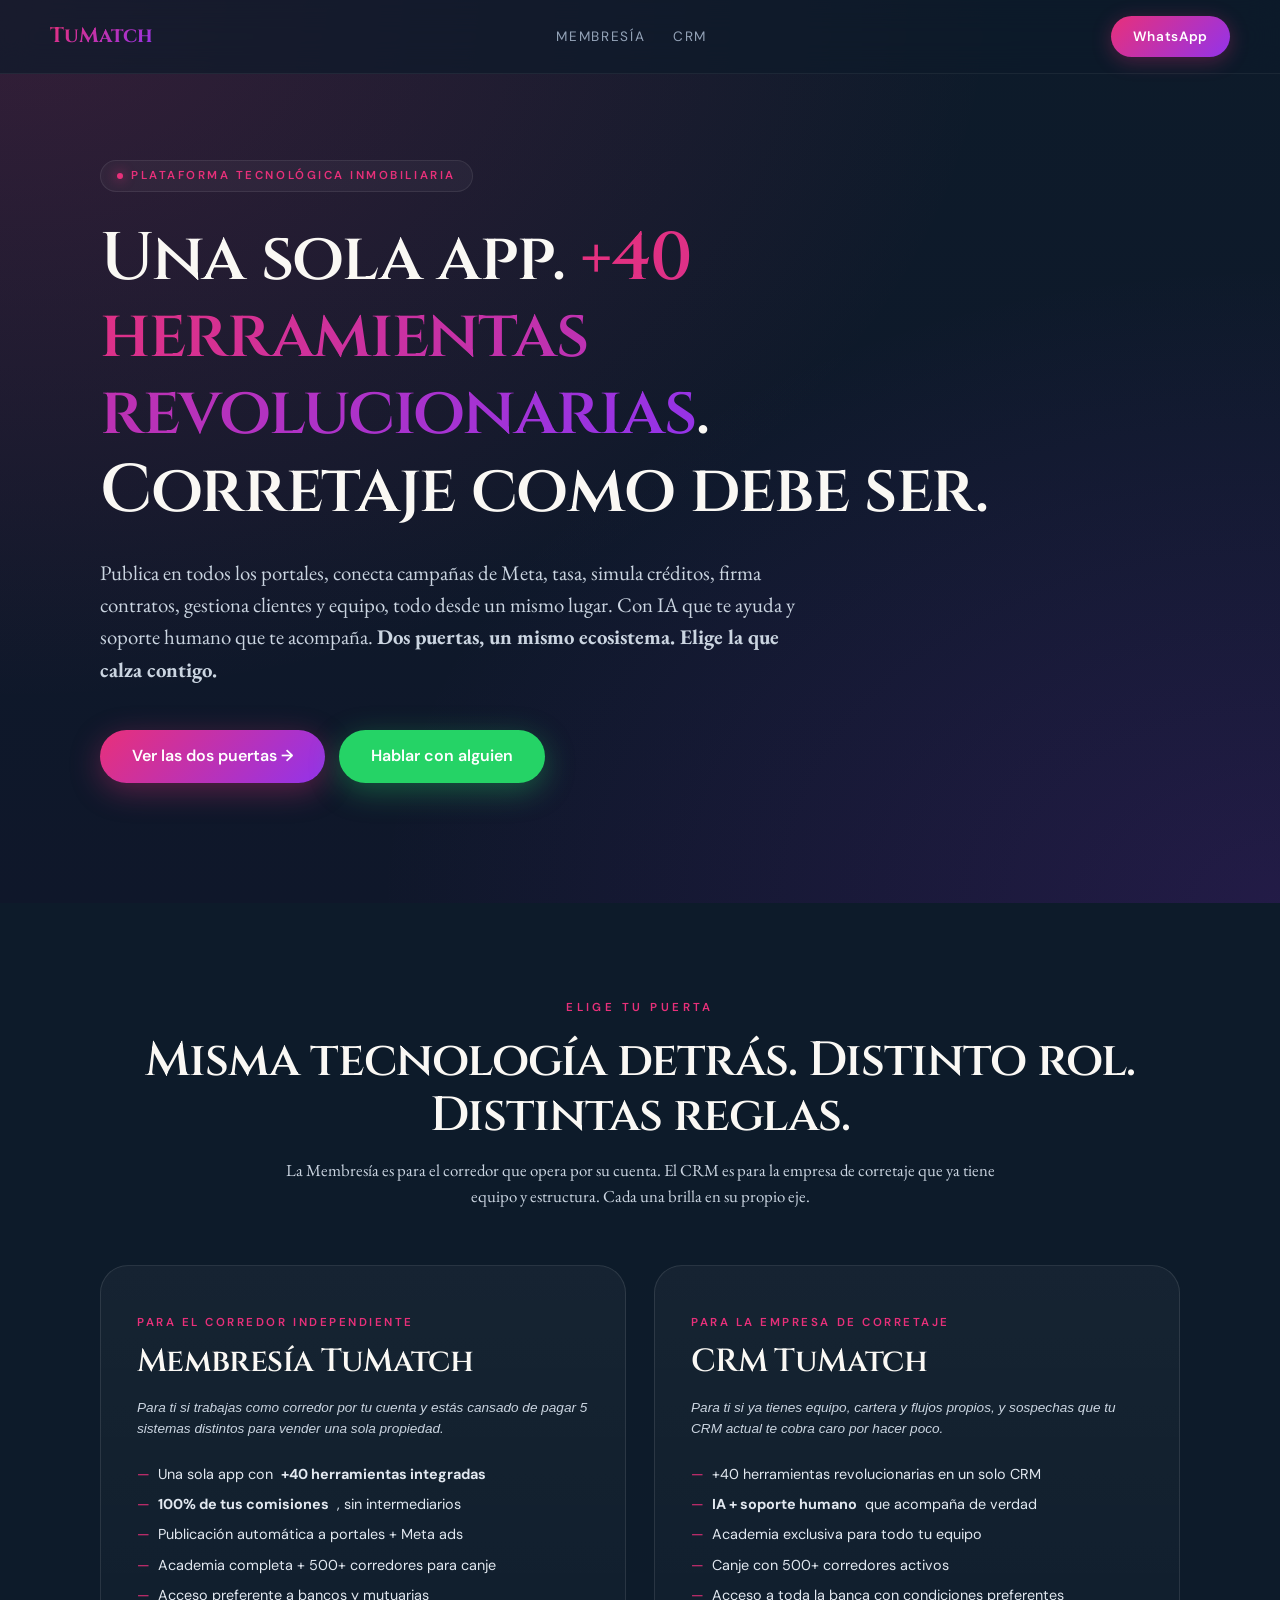
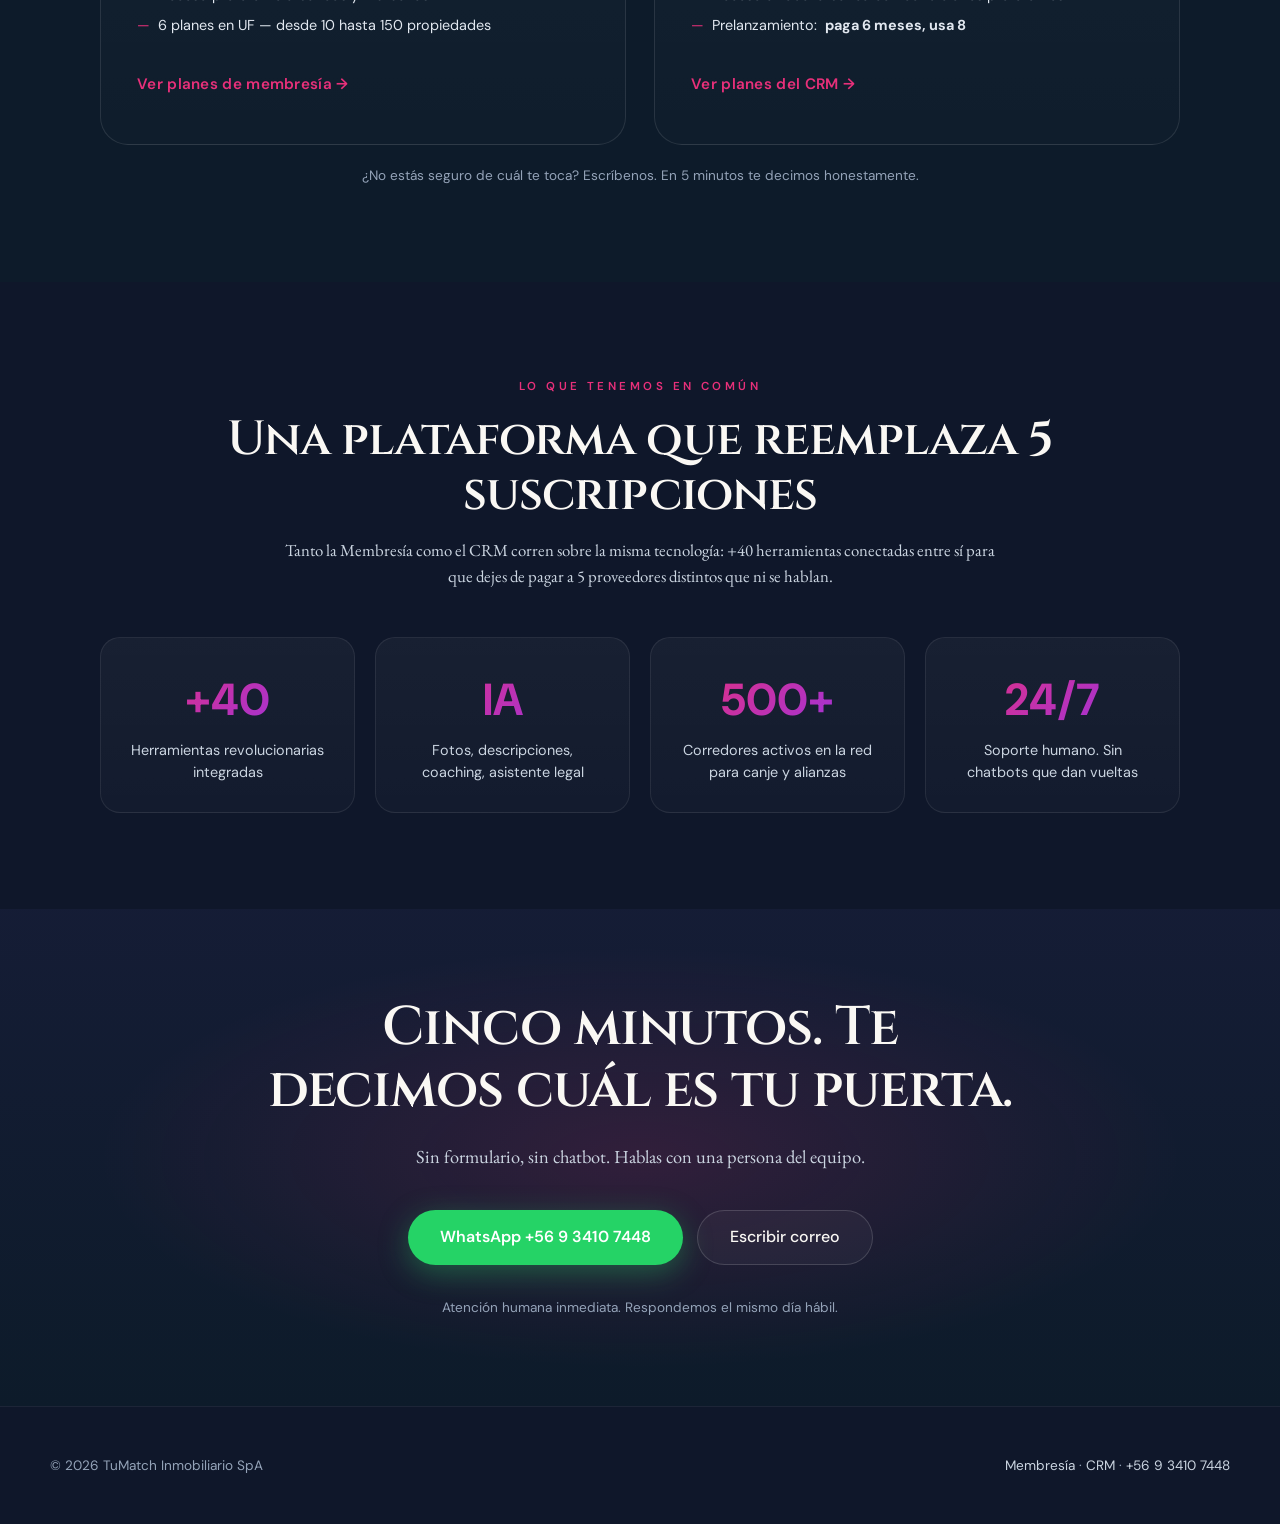
==== commit 9b748abf: "refactor(crm, hub): ajustar avatar + quitar comparativa pública CRM: - Avatar: dueño inmobiliaria co" ====
--- a/index.html
+++ b/index.html
@@ -6,8 +6,8 @@
   <meta name="theme-color" content="#0D1B2A" />
   <meta name="robots" content="index, follow" />
 
-  <title>TuMatch — La red inmobiliaria con más herramientas del mercado hispano</title>
-  <meta name="description" content="Dos puertas, un ecosistema: Membresía para corredores que quieren todo listo, o CRM para inmobiliarias que ya tienen equipo. 88% de cobertura vs. 34% del líder del mercado." />
+  <title>TuMatch — Una app. +40 herramientas. Corretaje como debe ser.</title>
+  <meta name="description" content="Dos puertas, un ecosistema: Membresía para corredores independientes que quieren todo en una app y 100% de sus comisiones, o CRM para empresas de corretaje que quieren +40 herramientas revolucionarias en un solo lugar." />
 
   <link rel="canonical" href="https://tumatch-propuesta-comercial.vercel.app/" />
   <link rel="icon" type="image/svg+xml" href="/favicon.svg" />
@@ -15,13 +15,13 @@
   <meta property="og:type" content="website" />
   <meta property="og:url" content="https://tumatch-propuesta-comercial.vercel.app/" />
   <meta property="og:title" content="TuMatch — Dos puertas, un ecosistema inmobiliario" />
-  <meta property="og:description" content="El CRM con más herramientas del mercado hispanohablante. 88% de cobertura vs. 34% del líder. Promo Oxígeno: paga 3 meses, usa 4." />
+  <meta property="og:description" content="+40 herramientas revolucionarias en una sola aplicación. Para corredores independientes (Membresía) o para empresas de corretaje (CRM)." />
   <meta property="og:image" content="https://tumatch-propuesta-comercial.vercel.app/favicon.svg" />
   <meta property="og:site_name" content="TuMatch" />
   <meta property="og:locale" content="es_CL" />
   <meta name="twitter:card" content="summary_large_image" />
   <meta name="twitter:title" content="TuMatch — Dos puertas, un ecosistema" />
-  <meta name="twitter:description" content="2× más herramientas que el CRM con 49.828 usuarios, al mismo precio." />
+  <meta name="twitter:description" content="+40 herramientas revolucionarias en una sola aplicación." />
   <meta name="twitter:image" content="https://tumatch-propuesta-comercial.vercel.app/favicon.svg" />
 
   <link rel="preconnect" href="https://fonts.googleapis.com" />
@@ -36,7 +36,7 @@
     "name": "TuMatch Inmobiliario",
     "url": "https://tumatch-propuesta-comercial.vercel.app/",
     "logo": "https://tumatch-propuesta-comercial.vercel.app/favicon.svg",
-    "description": "Red inmobiliaria con CRM propio: 88% de cobertura de funcionalidades vs. 34% del líder del mercado.",
+    "description": "Plataforma tecnológica para el mundo inmobiliario con +40 herramientas integradas. Membresía para corredores independientes y CRM para empresas de corretaje.",
     "contactPoint": {
       "@type": "ContactPoint",
       "telephone": "+56-9-3410-7448",
@@ -57,7 +57,6 @@
       <div class="nav-links">
         <a href="/membresia">Membresía</a>
         <a href="/crm">CRM</a>
-        <a href="#prueba">La prueba</a>
       </div>
       <a class="nav-cta" href="https://wa.me/56934107448?text=Hola%2C%20me%20interesa%20TuMatch" target="_blank" rel="noopener noreferrer">WhatsApp</a>
     </div>
@@ -67,16 +66,16 @@
     <!-- HERO -->
     <section class="hero">
       <div class="section-narrow">
-        <div class="hero-badge"><span class="dot" aria-hidden="true"></span>Red inmobiliaria · mercado hispanohablante</div>
-        <h1>Dos puertas. <span class="grad">Un mismo ecosistema</span>. Elige la que calza contigo.</h1>
+        <div class="hero-badge"><span class="dot" aria-hidden="true"></span>Plataforma tecnológica inmobiliaria</div>
+        <h1>Una sola app. <span class="grad">+40 herramientas revolucionarias</span>. Corretaje como debe ser.</h1>
         <p class="lead">
-          No te hagas la pregunta difícil. Te la simplificamos: si <strong>no tienes empresa ni
-          equipo</strong>, tu camino es la Membresía. Si <strong>ya tienes inmobiliaria con gente</strong>,
-          tu camino es el CRM. Las dos comparten la misma tecnología con más herramientas del mercado.
+          Publica en todos los portales, conecta campañas de Meta, tasa, simula créditos, firma contratos,
+          gestiona clientes y equipo, todo desde un mismo lugar. Con IA que te ayuda y soporte humano que
+          te acompaña. <strong>Dos puertas, un mismo ecosistema. Elige la que calza contigo.</strong>
         </p>
         <div class="hero-ctas">
           <a href="#elige" class="btn-primary">Ver las dos puertas →</a>
-          <a href="https://wa.me/56934107448?text=Hola%2C%20quiero%20que%20me%20orienten%20sobre%20TuMatch" target="_blank" rel="noopener noreferrer" class="btn-whatsapp">Hablar con alguien ahora</a>
+          <a href="https://wa.me/56934107448?text=Hola%2C%20quiero%20que%20me%20orienten%20sobre%20TuMatch" target="_blank" rel="noopener noreferrer" class="btn-whatsapp">Hablar con alguien</a>
         </div>
       </div>
     </section>
@@ -86,42 +85,43 @@
       <div class="section-narrow">
         <div class="center">
           <div class="section-eyebrow">Elige tu puerta</div>
-          <h2 class="section-title">Cada una brilla en su propio eje. Ninguna opaca a la otra.</h2>
-          <p class="section-lead">Misma tecnología detrás. Distinto rol. Distinto foco. Distintas reglas de negocio.</p>
+          <h2 class="section-title">Misma tecnología detrás. Distinto rol. Distintas reglas.</h2>
+          <p class="section-lead">
+            La Membresía es para el corredor que opera por su cuenta. El CRM es para la empresa de
+            corretaje que ya tiene equipo y estructura. Cada una brilla en su propio eje.
+          </p>
         </div>
 
         <div class="choice-grid">
           <!-- MEMBRESIA -->
           <a href="/membresia" class="choice" aria-label="Ir a propuesta de Membresía TuMatch">
-            <div class="choice-tag">Para el corredor</div>
+            <div class="choice-tag">Para el corredor independiente</div>
             <h3>Membresía TuMatch</h3>
-            <p class="choice-for">Para ti si trabajas como corredor individual, no tienes empresa propia y quieres dejar de pagar herramientas sueltas.</p>
+            <p class="choice-for">Para ti si trabajas como corredor por tu cuenta y estás cansado de pagar 5 sistemas distintos para vender una sola propiedad.</p>
             <ul class="choice-bullets">
-              <li>Hasta <strong>65% de comisión</strong> por negocio cerrado</li>
-              <li>5 niveles de carrera, entras por donde calzas hoy</li>
-              <li>Academia + talleres + certificaciones incluidos</li>
-              <li>CRM completo incluido en la membresía</li>
-              <li>Equipo legal, captación compartida, alianzas reales</li>
+              <li>Una sola app con <strong>+40 herramientas integradas</strong></li>
+              <li><strong>100% de tus comisiones</strong>, sin intermediarios</li>
+              <li>Publicación automática a portales + Meta ads</li>
+              <li>Academia completa + 500+ corredores para canje</li>
+              <li>Acceso preferente a bancos y mutuarias</li>
+              <li>6 planes en UF — desde 10 hasta 150 propiedades</li>
             </ul>
-            <div class="choice-pct">86.05%</div>
-            <div class="choice-pct-lbl">cobertura de herramientas</div>
             <div class="choice-arrow">Ver planes de membresía →</div>
           </a>
 
           <!-- CRM -->
           <a href="/crm" class="choice" aria-label="Ir a propuesta de CRM TuMatch">
-            <div class="choice-tag">Para tu empresa</div>
+            <div class="choice-tag">Para la empresa de corretaje</div>
             <h3>CRM TuMatch</h3>
-            <p class="choice-for">Para ti si ya tienes inmobiliaria con equipo, flujos propios y necesitas <strong>el mejor software</strong> sin tener que entrar a una red.</p>
+            <p class="choice-for">Para ti si ya tienes equipo, cartera y flujos propios, y sospechas que tu CRM actual te cobra caro por hacer poco.</p>
             <ul class="choice-bullets">
-              <li>88% de cobertura — <strong>2,2× más que WASI</strong> (49.828 usuarios)</li>
-              <li>Desde $50.000 CLP por mes al lanzamiento</li>
-              <li>Integraciones con portales, redes sociales y firma</li>
-              <li>Setup + migración <strong>gratuitos</strong></li>
-              <li>Promo Oxígeno: <strong>pagas 3, usas 4</strong></li>
+              <li>+40 herramientas revolucionarias en un solo CRM</li>
+              <li><strong>IA + soporte humano</strong> que acompaña de verdad</li>
+              <li>Academia exclusiva para todo tu equipo</li>
+              <li>Canje con 500+ corredores activos</li>
+              <li>Acceso a toda la banca con condiciones preferentes</li>
+              <li>Prelanzamiento: <strong>paga 6 meses, usa 8</strong></li>
             </ul>
-            <div class="choice-pct">88.08%</div>
-            <div class="choice-pct-lbl">cobertura de herramientas</div>
             <div class="choice-arrow">Ver planes del CRM →</div>
           </a>
         </div>
@@ -130,51 +130,28 @@
       </div>
     </section>
 
-    <!-- PRUEBA (comparativa) -->
-    <section class="section" id="prueba" style="background: var(--slate-900);">
-      <div class="section-narrow">
-        <div class="center">
-          <div class="section-eyebrow">La prueba</div>
-          <h2 class="section-title">El doble de herramientas que el CRM más usado del mercado.</h2>
-          <p class="section-lead">
-            Comparativa directa sobre 43 funcionalidades críticas del corretaje moderno. Datos de planes
-            publicados al 2026-04-18. Mientras leas esto, alguien está pagando por tener menos.
-          </p>
+    <!-- PROPUESTA UNIFICADA -->
+    <section class="section" style="background: var(--slate-900);">
+      <div class="section-narrow center">
+        <div class="section-eyebrow">Lo que tenemos en común</div>
+        <h2 class="section-title">Una plataforma que reemplaza 5 suscripciones</h2>
+        <p class="section-lead">
+          Tanto la Membresía como el CRM corren sobre la misma tecnología: +40 herramientas conectadas
+          entre sí para que dejes de pagar a 5 proveedores distintos que ni se hablan.
+        </p>
+        <div class="stats-grid">
+          <div class="stat"><div class="big">+40</div><div class="lbl">Herramientas revolucionarias integradas</div></div>
+          <div class="stat"><div class="big">IA</div><div class="lbl">Fotos, descripciones, coaching, asistente legal</div></div>
+          <div class="stat"><div class="big">500+</div><div class="lbl">Corredores activos en la red para canje y alianzas</div></div>
+          <div class="stat"><div class="big">24/7</div><div class="lbl">Soporte humano. Sin chatbots que dan vueltas</div></div>
         </div>
-
-        <div class="compare-table">
-          <table>
-            <caption style="position: absolute; left: -9999px;">Comparativa de cobertura de funcionalidades de CRM inmobiliario</caption>
-            <thead>
-              <tr>
-                <th>Plataforma</th>
-                <th>Usuarios</th>
-                <th>Precio base</th>
-                <th style="text-align: right;">Cobertura</th>
-              </tr>
-            </thead>
-            <tbody>
-              <tr class="tm"><td><strong>TuMatch CRM</strong></td><td>—</td><td>$50.000 CLP · lanzamiento</td><td><div class="bar" style="justify-content: flex-end;"><div class="bar-track"><div class="bar-fill" style="width: 88%"></div></div><span class="tm-num num-cell">88.08%</span></div></td></tr>
-              <tr class="tm"><td><strong>TuMatch Membresía</strong></td><td>—</td><td>Consultar</td><td><div class="bar" style="justify-content: flex-end;"><div class="bar-track"><div class="bar-fill" style="width: 86%"></div></div><span class="tm-num num-cell">86.05%</span></div></td></tr>
-              <tr><td>KiteProp</td><td>~5.000</td><td>1.21–2.12 UF</td><td><div class="bar" style="justify-content: flex-end;"><div class="bar-track"><div class="bar-fill low" style="width: 41%"></div></div><span class="num-cell">40.91%</span></div></td></tr>
-              <tr><td>2Clic</td><td>~400</td><td>USD 49.99–98.99</td><td><div class="bar" style="justify-content: flex-end;"><div class="bar-track"><div class="bar-fill low" style="width: 39%"></div></div><span class="num-cell">38.64%</span></div></td></tr>
-              <tr><td>WASI</td><td><strong>49.828</strong></td><td>USD 27–50</td><td><div class="bar" style="justify-content: flex-end;"><div class="bar-track"><div class="bar-fill low" style="width: 34%"></div></div><span class="num-cell">34.09%</span></div></td></tr>
-              <tr><td>Pop Estate</td><td>~5.000 (AR)</td><td>1–3 UF</td><td><div class="bar" style="justify-content: flex-end;"><div class="bar-track"><div class="bar-fill low" style="width: 32%"></div></div><span class="num-cell">31.82%</span></div></td></tr>
-              <tr><td>Kutt</td><td>~740</td><td>Consultar</td><td><div class="bar" style="justify-content: flex-end;"><div class="bar-track"><div class="bar-fill low" style="width: 30%"></div></div><span class="num-cell">29.55%</span></div></td></tr>
-              <tr><td>Dataprop</td><td>~800</td><td>Consultar</td><td><div class="bar" style="justify-content: flex-end;"><div class="bar-track"><div class="bar-fill low" style="width: 27%"></div></div><span class="num-cell">27.27%</span></div></td></tr>
-              <tr><td>Convecta</td><td>~1.100</td><td>3–4 UF</td><td><div class="bar" style="justify-content: flex-end;"><div class="bar-track"><div class="bar-fill low" style="width: 25%"></div></div><span class="num-cell">25.00%</span></div></td></tr>
-              <tr><td>Ofinet</td><td>~300</td><td>2–3.5 UF</td><td><div class="bar" style="justify-content: flex-end;"><div class="bar-track"><div class="bar-fill low" style="width: 16%"></div></div><span class="num-cell">16.28%</span></div></td></tr>
-            </tbody>
-          </table>
-        </div>
-        <p class="note">Fuente: Análisis interno sobre 43 funcionalidades críticas del corretaje moderno. Abril 2026.</p>
       </div>
     </section>
 
     <!-- CTA -->
     <section class="cta-block">
       <h2>Cinco minutos. Te decimos cuál es tu puerta.</h2>
-      <p>Sin formulario, sin chatbot. Hablas con una persona del equipo, nosotros mismos.</p>
+      <p>Sin formulario, sin chatbot. Hablas con una persona del equipo.</p>
       <div class="buttons">
         <a href="https://wa.me/56934107448?text=Hola%2C%20quiero%20saber%20cu%C3%A1l%20opci%C3%B3n%20de%20TuMatch%20me%20conviene" target="_blank" rel="noopener noreferrer" class="btn-whatsapp">WhatsApp +56 9 3410 7448</a>
         <a href="mailto:patricio.rojas@tumatchinmobiliario.cl?subject=Orientaci%C3%B3n%20TuMatch" class="btn-ghost">Escribir correo</a>
--- a/styles.css
+++ b/styles.css
@@ -324,6 +324,48 @@
 .choice-pct-lbl { font-family: 'DM Sans', sans-serif; font-size: 0.85rem; color: var(--slate-400); }
 .choice-arrow { margin-top: 32px; font-family: 'DM Sans', sans-serif; font-size: 0.95rem; font-weight: 600; color: var(--pink); letter-spacing: 0.02em; }
 
+/* ---------- BILLING TOGGLE ---------- */
+.billing-toggle { display: inline-flex; padding: 4px; border-radius: 999px; background: rgba(255, 255, 255, 0.04); border: 1px solid rgba(255, 255, 255, 0.1); margin: 32px auto 0; }
+.billing-toggle button { padding: 10px 22px; border-radius: 999px; font-family: 'DM Sans', sans-serif; font-size: 0.85rem; font-weight: 600; color: var(--slate-400); transition: all 0.2s; position: relative; }
+.billing-toggle button.active { background: var(--grad-1); color: white; box-shadow: 0 4px 16px rgba(232, 48, 122, 0.3); }
+.billing-toggle .discount { font-size: 0.7rem; padding: 1px 6px; border-radius: 999px; background: rgba(52, 211, 153, 0.2); color: #34d399; margin-left: 6px; }
+.billing-toggle button.active .discount { background: rgba(255, 255, 255, 0.25); color: white; }
+
+/* ---------- PLAN-UF (6 small cards) ---------- */
+.plans-uf-grid { display: grid; grid-template-columns: repeat(auto-fit, minmax(180px, 1fr)); gap: 16px; margin-top: 32px; }
+.plan-uf {
+  position: relative; padding: 24px 20px; border-radius: 18px;
+  background: linear-gradient(180deg, rgba(255,255,255,0.03), rgba(255,255,255,0.01));
+  border: 1px solid rgba(255,255,255,0.1);
+  display: flex; flex-direction: column;
+}
+.plan-uf.popular { border-color: rgba(232, 48, 122, 0.5); background: linear-gradient(180deg, rgba(232,48,122,0.1), rgba(147,51,234,0.06)); box-shadow: 0 12px 40px rgba(232,48,122,0.1); }
+.plan-uf-ribbon { position: absolute; top: -10px; left: 50%; transform: translateX(-50%); padding: 4px 12px; border-radius: 999px; background: var(--grad-1); font-family: 'DM Sans', sans-serif; font-size: 0.65rem; font-weight: 700; letter-spacing: 0.15em; text-transform: uppercase; color: white; white-space: nowrap; }
+.plan-uf-name { font-family: 'Cinzel', serif; font-size: 1.15rem; color: var(--cream); }
+.plan-uf-props { font-family: 'DM Sans', sans-serif; font-size: 0.75rem; color: var(--slate-400); text-transform: uppercase; letter-spacing: 0.1em; margin-top: 4px; }
+.plan-uf-price { font-family: 'DM Sans', sans-serif; font-size: 2rem; font-weight: 700; color: var(--cream); margin-top: 18px; font-variant-numeric: tabular-nums; line-height: 1; }
+.plan-uf-unit { font-family: 'DM Sans', sans-serif; font-size: 0.85rem; color: var(--slate-400); margin-left: 4px; }
+.plan-uf-clp { font-family: 'DM Sans', sans-serif; font-size: 0.8rem; color: var(--slate-400); margin-top: 4px; }
+.plan-uf-savings { font-family: 'DM Sans', sans-serif; font-size: 0.78rem; color: #34d399; margin-top: 8px; font-weight: 600; min-height: 16px; }
+.plan-uf-cta { margin-top: 18px; padding: 10px 16px; border-radius: 999px; text-align: center; background: rgba(255,255,255,0.05); border: 1px solid rgba(255,255,255,0.12); color: var(--cream); font-family: 'DM Sans', sans-serif; font-size: 0.85rem; font-weight: 600; transition: background 0.2s; }
+.plan-uf-cta:hover { background: rgba(232,48,122,0.15); }
+.plan-uf.popular .plan-uf-cta { background: var(--grad-1); border-color: transparent; box-shadow: 0 6px 20px rgba(232,48,122,0.3); }
+.plan-uf.popular .plan-uf-cta:hover { box-shadow: 0 10px 30px rgba(232,48,122,0.5); }
+
+/* ---------- TOOL CATEGORIES ---------- */
+.tool-cats { display: grid; grid-template-columns: repeat(auto-fit, minmax(280px, 1fr)); gap: 20px; margin-top: 48px; }
+.tool-cat { padding: 28px; border-radius: 20px; background: linear-gradient(180deg, rgba(255,255,255,0.04), rgba(255,255,255,0.01)); border: 1px solid rgba(255,255,255,0.08); }
+.tool-cat-head { display: flex; align-items: center; gap: 12px; }
+.tool-cat-icon { width: 40px; height: 40px; border-radius: 12px; background: var(--grad-1); display: flex; align-items: center; justify-content: center; color: white; font-family: 'DM Sans', sans-serif; font-size: 1.1rem; font-weight: 700; flex-shrink: 0; }
+.tool-cat h3 { font-family: 'DM Sans', sans-serif; font-size: 1.05rem; font-weight: 600; color: var(--cream); }
+.tool-cat ul { list-style: none; margin-top: 16px; }
+.tool-cat li { font-family: 'DM Sans', sans-serif; font-size: 0.85rem; color: var(--slate-300); padding: 4px 0; display: flex; gap: 8px; }
+.tool-cat li::before { content: '—'; color: var(--pink); flex-shrink: 0; }
+
+/* ---------- PAIN LIST (mini-empathy bullets) ---------- */
+.pain-list { list-style: none; margin-top: 32px; display: grid; grid-template-columns: repeat(auto-fit, minmax(280px, 1fr)); gap: 14px; }
+.pain-list li { padding: 18px 22px; border-radius: 14px; background: rgba(232, 93, 74, 0.06); border-left: 3px solid var(--coral); font-family: 'EB Garamond', serif; font-size: 1.02rem; color: var(--slate-200); line-height: 1.4; }
+
 /* ---------- UTILITIES ---------- */
 .divider { height: 1px; background: linear-gradient(90deg, transparent, rgba(255, 255, 255, 0.15), transparent); margin: 48px 0; }
 .note { font-family: 'DM Sans', sans-serif; font-size: 0.85rem; color: var(--slate-400); text-align: center; margin-top: 20px; }
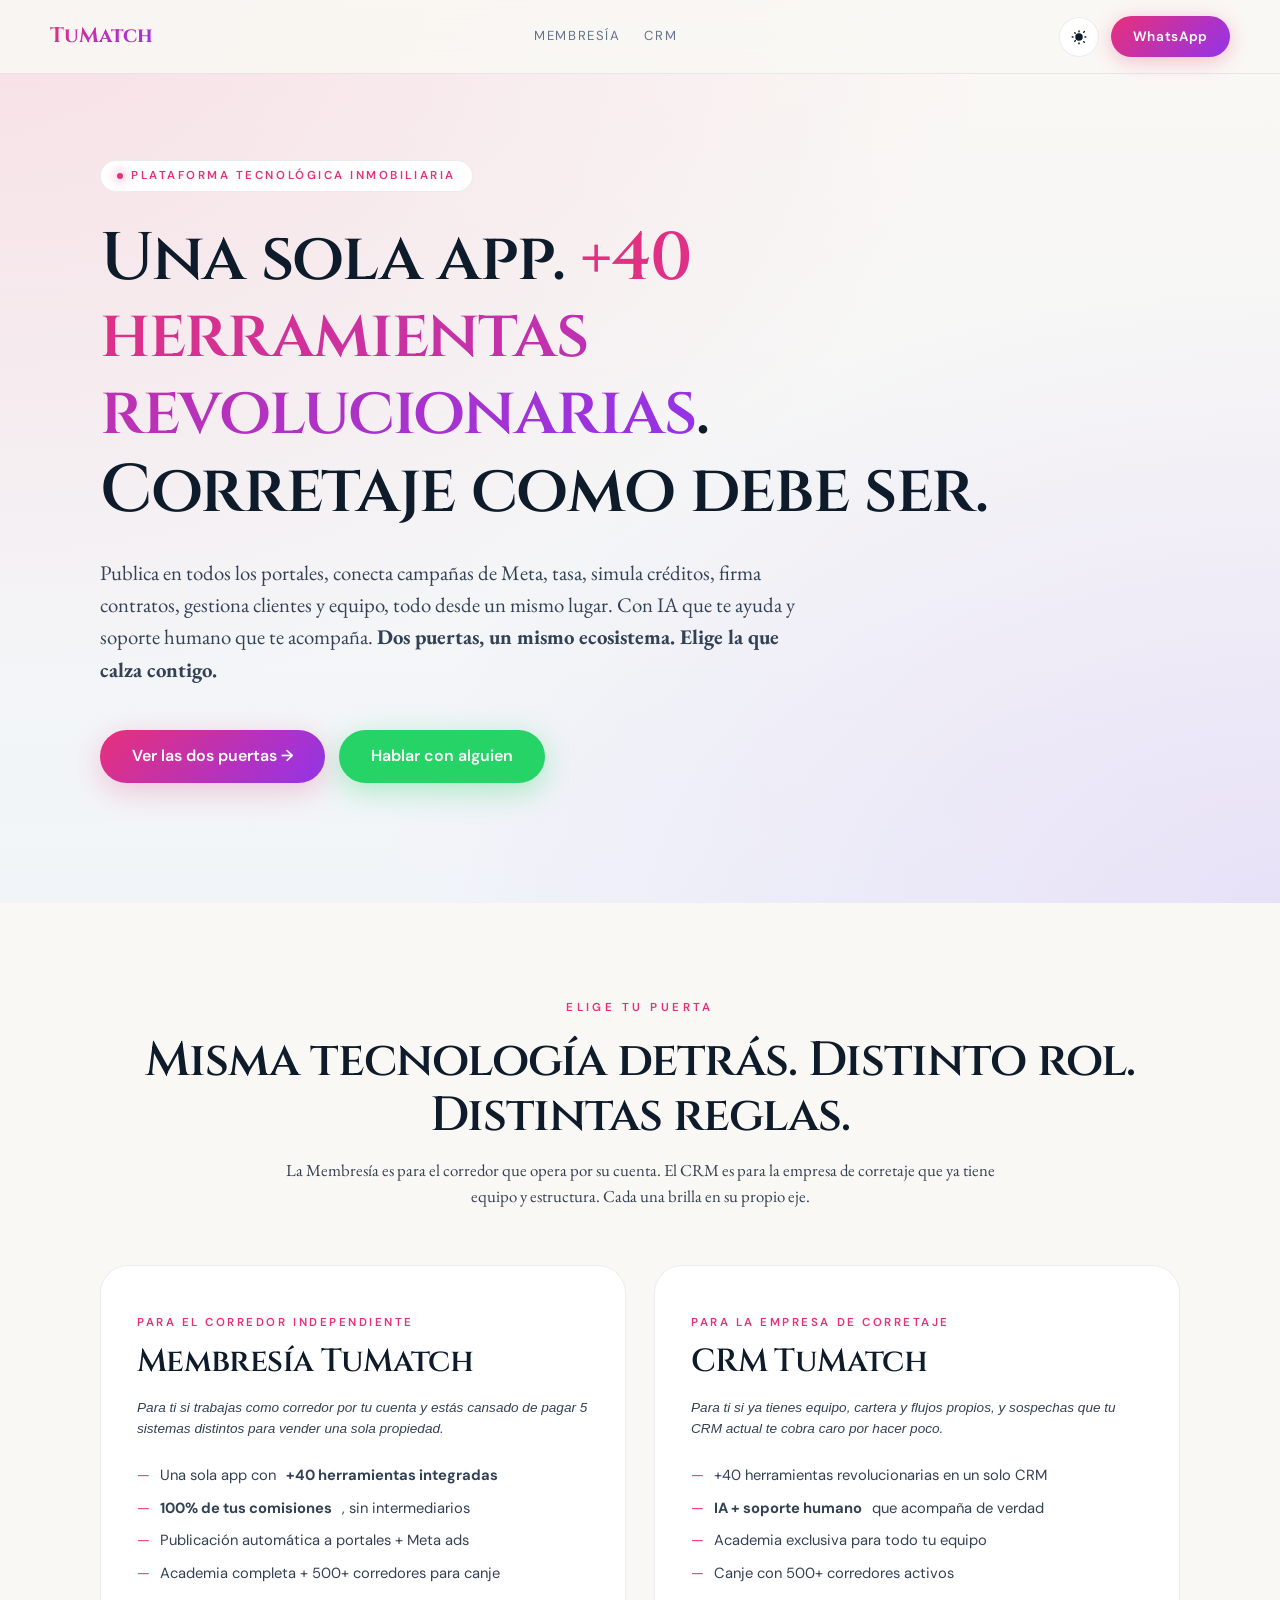
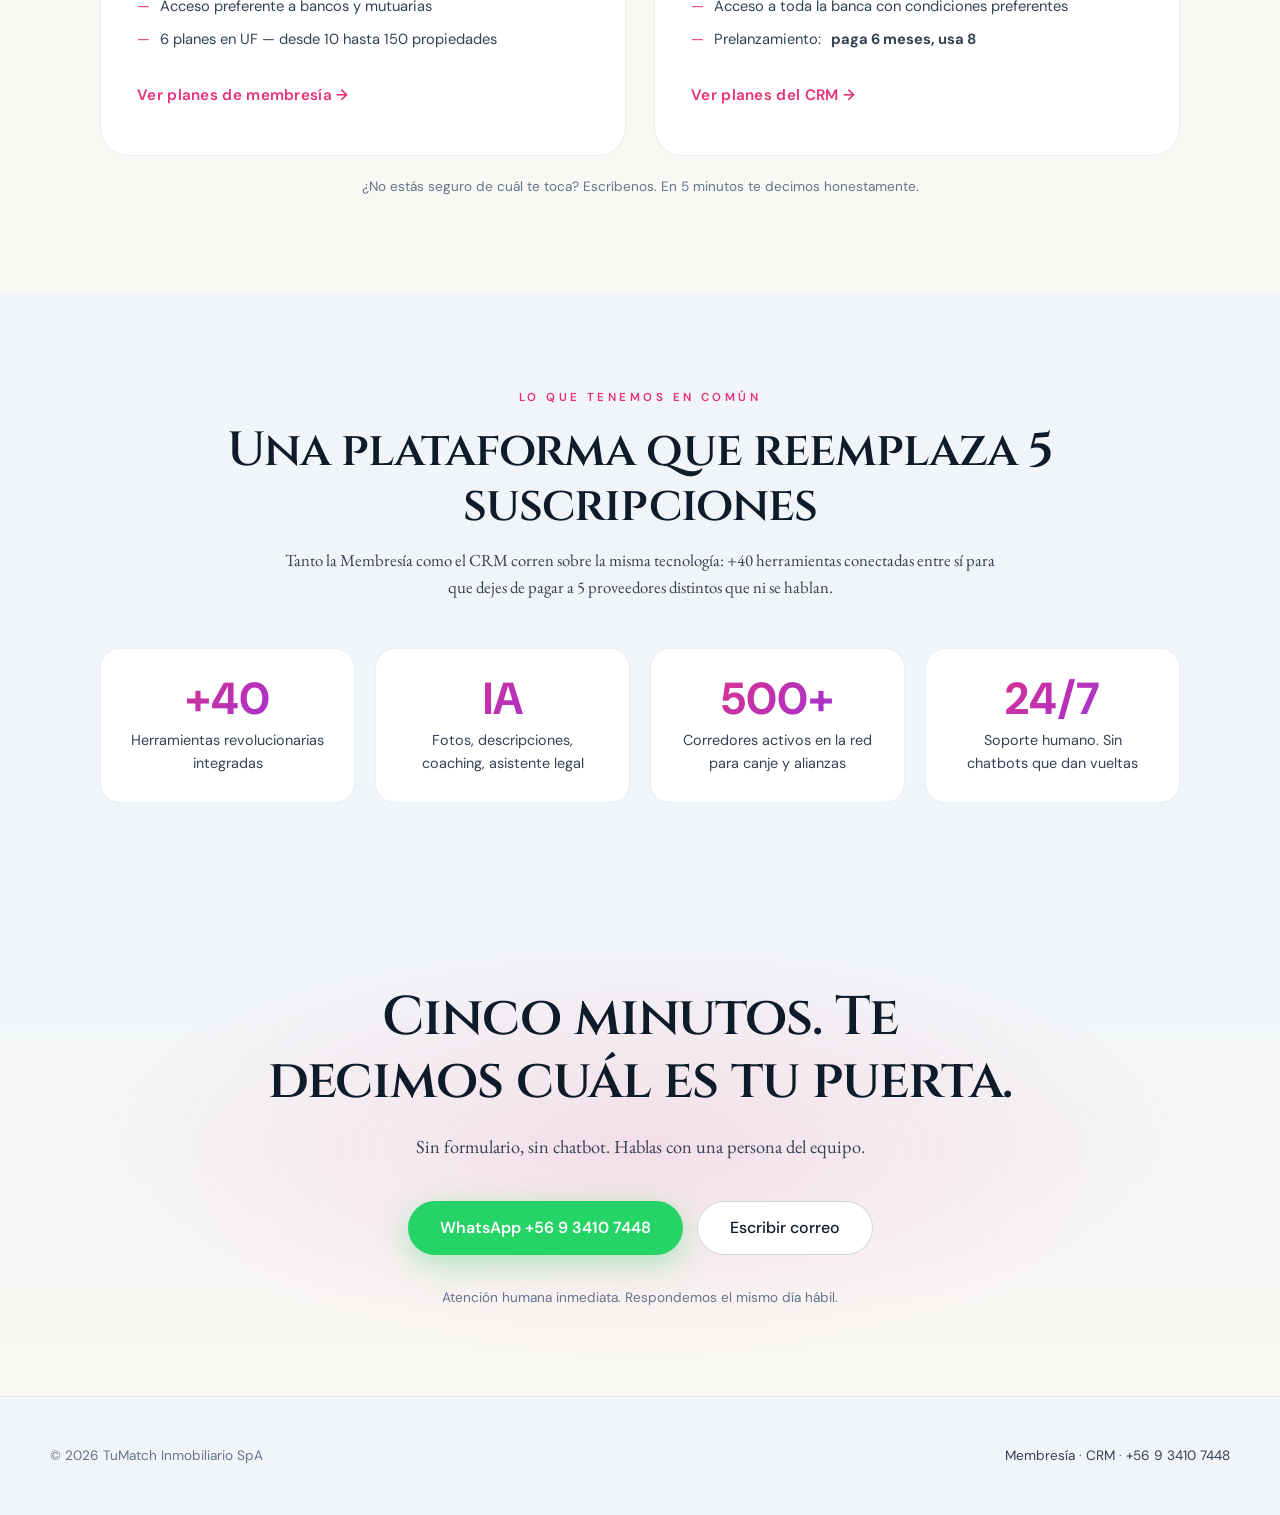
==== commit 75619a0b: "feat: dark/light mode + remove Oxígeno + CRM refactor + SEO CRM (crm/index.html): - Removed Oxígeno " ====
--- a/index.html
+++ b/index.html
@@ -1,10 +1,12 @@
 <!DOCTYPE html>
-<html lang="es">
+<html lang="es" data-theme="dark">
 <head>
   <meta charset="UTF-8" />
   <meta name="viewport" content="width=device-width, initial-scale=1.0" />
-  <meta name="theme-color" content="#0D1B2A" />
-  <meta name="robots" content="index, follow" />
+  <meta name="theme-color" content="#0D1B2A" media="(prefers-color-scheme: dark)" />
+  <meta name="theme-color" content="#FAF8F4" media="(prefers-color-scheme: light)" />
+  <meta name="robots" content="index, follow, max-image-preview:large" />
+  <meta name="keywords" content="TuMatch, plataforma inmobiliaria Chile, CRM corredores, membresía corredor, software corretaje, 40 herramientas inmobiliarias, IA inmobiliaria, publicación portales Chile" />
 
   <title>TuMatch — Una app. +40 herramientas. Corretaje como debe ser.</title>
   <meta name="description" content="Dos puertas, un ecosistema: Membresía para corredores independientes que quieren todo en una app y 100% de sus comisiones, o CRM para empresas de corretaje que quieren +40 herramientas revolucionarias en un solo lugar." />
@@ -16,18 +18,28 @@
   <meta property="og:url" content="https://tumatch-propuesta-comercial.vercel.app/" />
   <meta property="og:title" content="TuMatch — Dos puertas, un ecosistema inmobiliario" />
   <meta property="og:description" content="+40 herramientas revolucionarias en una sola aplicación. Para corredores independientes (Membresía) o para empresas de corretaje (CRM)." />
-  <meta property="og:image" content="https://tumatch-propuesta-comercial.vercel.app/favicon.svg" />
+  <meta property="og:image" content="https://tumatch-propuesta-comercial.vercel.app/assets/og-hub.png" />
   <meta property="og:site_name" content="TuMatch" />
   <meta property="og:locale" content="es_CL" />
   <meta name="twitter:card" content="summary_large_image" />
   <meta name="twitter:title" content="TuMatch — Dos puertas, un ecosistema" />
   <meta name="twitter:description" content="+40 herramientas revolucionarias en una sola aplicación." />
-  <meta name="twitter:image" content="https://tumatch-propuesta-comercial.vercel.app/favicon.svg" />
+  <meta name="twitter:image" content="https://tumatch-propuesta-comercial.vercel.app/assets/og-hub.png" />
 
   <link rel="preconnect" href="https://fonts.googleapis.com" />
   <link rel="preconnect" href="https://fonts.gstatic.com" crossorigin />
   <link href="https://fonts.googleapis.com/css2?family=Cinzel:wght@500;600;700&family=EB+Garamond:wght@400;500&family=DM+Sans:wght@400;500;600;700&display=swap" rel="stylesheet" />
   <link rel="stylesheet" href="/styles.css" />
+
+  <script>
+    // Theme bootstrap — evita FOUC
+    (function () {
+      var saved = localStorage.getItem('tm-theme');
+      var prefersLight = window.matchMedia && window.matchMedia('(prefers-color-scheme: light)').matches;
+      var theme = saved || (prefersLight ? 'light' : 'dark');
+      document.documentElement.setAttribute('data-theme', theme);
+    })();
+  </script>
 
   <script type="application/ld+json">
   {
@@ -35,7 +47,7 @@
     "@type": "Organization",
     "name": "TuMatch Inmobiliario",
     "url": "https://tumatch-propuesta-comercial.vercel.app/",
-    "logo": "https://tumatch-propuesta-comercial.vercel.app/favicon.svg",
+    "logo": "https://tumatch-propuesta-comercial.vercel.app/assets/og-hub.png",
     "description": "Plataforma tecnológica para el mundo inmobiliario con +40 herramientas integradas. Membresía para corredores independientes y CRM para empresas de corretaje.",
     "contactPoint": {
       "@type": "ContactPoint",
@@ -58,7 +70,13 @@
         <a href="/membresia">Membresía</a>
         <a href="/crm">CRM</a>
       </div>
-      <a class="nav-cta" href="https://wa.me/56934107448?text=Hola%2C%20me%20interesa%20TuMatch" target="_blank" rel="noopener noreferrer">WhatsApp</a>
+      <div class="nav-actions">
+        <button type="button" class="theme-toggle" data-theme-toggle aria-label="Cambiar tema claro u oscuro">
+          <svg class="theme-icon theme-icon-dark" viewBox="0 0 24 24" width="18" height="18" aria-hidden="true" focusable="false"><path fill="currentColor" d="M12 3a9 9 0 1 0 9 9c0-.46-.04-.92-.1-1.36a5.4 5.4 0 0 1-4.5 2.36a5.5 5.5 0 0 1-5.5-5.5c0-1.75.82-3.3 2.09-4.3C12.92 3.04 12.46 3 12 3z"/></svg>
+          <svg class="theme-icon theme-icon-light" viewBox="0 0 24 24" width="18" height="18" aria-hidden="true" focusable="false"><path fill="currentColor" d="M12 7a5 5 0 1 0 0 10a5 5 0 0 0 0-10zm0-4a1 1 0 0 1 1 1v1a1 1 0 1 1-2 0V4a1 1 0 0 1 1-1zm0 16a1 1 0 0 1 1 1v1a1 1 0 1 1-2 0v-1a1 1 0 0 1 1-1zM4 11a1 1 0 0 1 0 2H3a1 1 0 1 1 0-2h1zm17 0a1 1 0 1 1 0 2h-1a1 1 0 1 1 0-2h1zM5.64 5.64a1 1 0 0 1 1.41 0l.71.7a1 1 0 0 1-1.41 1.42l-.71-.71a1 1 0 0 1 0-1.41zm12.02 12.02a1 1 0 0 1 1.41 0l.71.71a1 1 0 0 1-1.41 1.41l-.71-.7a1 1 0 0 1 0-1.42zM5.64 18.36a1 1 0 0 1 0-1.42l.71-.7a1 1 0 1 1 1.41 1.41l-.71.71a1 1 0 0 1-1.41 0zm12.02-12.02a1 1 0 0 1 0-1.41l.71-.71a1 1 0 1 1 1.41 1.41l-.71.71a1 1 0 0 1-1.41 0z"/></svg>
+        </button>
+        <a class="nav-cta" href="https://wa.me/56934107448?text=Hola%2C%20me%20interesa%20TuMatch" target="_blank" rel="noopener noreferrer">WhatsApp</a>
+      </div>
     </div>
   </nav>
 
@@ -131,7 +149,7 @@
     </section>
 
     <!-- PROPUESTA UNIFICADA -->
-    <section class="section" style="background: var(--slate-900);">
+    <section class="section section--alt">
       <div class="section-narrow center">
         <div class="section-eyebrow">Lo que tenemos en común</div>
         <h2 class="section-title">Una plataforma que reemplaza 5 suscripciones</h2>
--- a/styles.css
+++ b/styles.css
@@ -1,31 +1,70 @@
-/* TuMatch — Propuesta Comercial | Shared styles */
+/* TuMatch — Propuesta Comercial | Shared styles | Dark + Light theme */
+
+/* ---------- TOKENS ---------- */
 :root {
-  --navy: #0D1B2A;
-  --navy-2: #1B2B3E;
-  --cream: #FAF8F4;
+  /* Brand (invariantes entre temas) */
+  --pink: #E8307A;
+  --purple: #9333EA;
   --coral: #E85D4A;
-  --pink: #E8307A;
   --gold: #D4A017;
-  --slate-900: #0f172a;
-  --slate-800: #1e293b;
-  --slate-700: #334155;
-  --slate-400: #94a3b8;
-  --slate-300: #cbd5e1;
-  --slate-200: #e2e8f0;
-  --grad-1: linear-gradient(135deg, #E8307A 0%, #9333ea 100%);
+  --emerald: #34d399;
+  --grad-1: linear-gradient(135deg, #E8307A 0%, #9333EA 100%);
   --grad-2: linear-gradient(135deg, #E85D4A 0%, #D4A017 100%);
   --ring-grad: linear-gradient(90deg, #E8307A 0%, #a855f7 100%);
   --nav-h: 72px;
-}
-
+
+  /* Tokens semánticos — dark por defecto */
+  --bg: #0D1B2A;
+  --bg-alt: #0f172a;
+  --bg-hero-1: rgba(232, 48, 122, 0.18);
+  --bg-hero-2: rgba(147, 51, 234, 0.15);
+  --surface-1: rgba(255, 255, 255, 0.04);
+  --surface-2: rgba(255, 255, 255, 0.02);
+  --surface-hover: rgba(255, 255, 255, 0.08);
+  --fg: #FAF8F4;
+  --fg-muted: #cbd5e1;
+  --fg-soft: #94a3b8;
+  --fg-dim: #64748b;
+  --border: rgba(255, 255, 255, 0.08);
+  --border-strong: rgba(255, 255, 255, 0.18);
+  --nav-bg: rgba(13, 27, 42, 0.7);
+  --shadow-lg: 0 24px 60px rgba(0, 0, 0, 0.3);
+  --shadow-brand: 0 8px 30px rgba(232, 48, 122, 0.35);
+  --code-bg: rgba(0, 0, 0, 0.25);
+  --divider: rgba(255, 255, 255, 0.15);
+}
+
+[data-theme="light"] {
+  --bg: #FAF8F4;
+  --bg-alt: #F1F5F9;
+  --bg-hero-1: rgba(232, 48, 122, 0.12);
+  --bg-hero-2: rgba(147, 51, 234, 0.10);
+  --surface-1: #FFFFFF;
+  --surface-2: #FBFAF7;
+  --surface-hover: rgba(13, 27, 42, 0.04);
+  --fg: #0D1B2A;
+  --fg-muted: #334155;
+  --fg-soft: #64748b;
+  --fg-dim: #94a3b8;
+  --border: rgba(13, 27, 42, 0.08);
+  --border-strong: rgba(13, 27, 42, 0.18);
+  --nav-bg: rgba(250, 248, 244, 0.85);
+  --shadow-lg: 0 16px 48px rgba(13, 27, 42, 0.08);
+  --shadow-brand: 0 8px 30px rgba(232, 48, 122, 0.25);
+  --code-bg: rgba(13, 27, 42, 0.05);
+  --divider: rgba(13, 27, 42, 0.15);
+}
+
+/* ---------- BASE ---------- */
 * { box-sizing: border-box; margin: 0; padding: 0; }
 html { scroll-behavior: smooth; }
 body {
   font-family: 'DM Sans', -apple-system, BlinkMacSystemFont, sans-serif;
-  background: var(--navy);
-  color: var(--cream);
+  background: var(--bg);
+  color: var(--fg);
   line-height: 1.55;
   -webkit-font-smoothing: antialiased;
+  transition: background-color 0.3s ease, color 0.3s ease;
 }
 
 h1, h2, h3 {
@@ -33,6 +72,7 @@
   font-weight: 600;
   letter-spacing: -0.02em;
   line-height: 1.15;
+  color: var(--fg);
 }
 p, li, td, th { font-family: 'EB Garamond', Georgia, serif; font-size: 1.05rem; }
 .ui { font-family: 'DM Sans', sans-serif; }
@@ -42,7 +82,6 @@
 button { font-family: inherit; cursor: pointer; border: none; background: transparent; color: inherit; }
 img { max-width: 100%; display: block; }
 
-/* Skip to content — hidden until keyboard focus */
 .skip-link {
   position: absolute; top: -48px; left: 12px; z-index: 200;
   padding: 10px 16px; border-radius: 8px; background: var(--pink); color: white;
@@ -51,7 +90,6 @@
 }
 .skip-link:focus-visible { top: 12px; outline: 3px solid white; }
 
-/* Anchor targets not covered by the fixed nav */
 section[id], [id="main"] { scroll-margin-top: calc(var(--nav-h) + 16px); }
 
 /* ---------- NAV ---------- */
@@ -60,21 +98,30 @@
   padding: 16px 24px;
   backdrop-filter: blur(16px);
   -webkit-backdrop-filter: blur(16px);
-  background: rgba(13, 27, 42, 0.7);
-  border-bottom: 1px solid rgba(255, 255, 255, 0.06);
+  background: var(--nav-bg);
+  border-bottom: 1px solid var(--border);
+  transition: background-color 0.3s ease, border-color 0.3s ease;
 }
 .nav-inner {
   max-width: 1180px; margin: 0 auto;
   display: flex; align-items: center; justify-content: space-between;
-  gap: 24px;
+  gap: 20px;
 }
 .brand {
   font-family: 'Cinzel', serif; font-weight: 700; font-size: 1.3rem;
   background: var(--grad-1); -webkit-background-clip: text; background-clip: text; color: transparent;
 }
-.nav-links { display: flex; gap: 28px; font-family: 'DM Sans', sans-serif; font-size: 0.85rem; letter-spacing: 0.12em; text-transform: uppercase; }
-.nav-links a { color: var(--slate-400); transition: color 0.2s; }
-.nav-links a:hover, .nav-links a[aria-current="page"] { color: var(--cream); }
+.nav-links { display: flex; gap: 24px; font-family: 'DM Sans', sans-serif; font-size: 0.82rem; letter-spacing: 0.12em; text-transform: uppercase; align-items: center; }
+.nav-links a { color: var(--fg-soft); transition: color 0.2s; }
+.nav-links a:hover, .nav-links a[aria-current="page"] { color: var(--fg); }
+.nav-links a.nav-back {
+  color: var(--fg); padding: 8px 16px; border-radius: 999px;
+  background: var(--surface-1); border: 1px solid var(--border-strong);
+  letter-spacing: 0.08em; text-transform: none; font-weight: 500;
+  transition: background 0.2s, border-color 0.2s;
+}
+.nav-links a.nav-back:hover { background: var(--surface-hover); border-color: var(--pink); }
+.nav-actions { display: flex; align-items: center; gap: 12px; }
 .nav-cta {
   padding: 10px 22px; border-radius: 999px;
   background: var(--grad-1); color: white; font-family: 'DM Sans', sans-serif; font-weight: 600; font-size: 0.85rem;
@@ -82,10 +129,26 @@
   box-shadow: 0 4px 20px rgba(232, 48, 122, 0.3);
   white-space: nowrap;
 }
-.nav-cta:hover { transform: translateY(-1px); box-shadow: 0 6px 28px rgba(232, 48, 122, 0.5); }
+.nav-cta:hover { transform: translateY(-1px); box-shadow: 0 8px 28px rgba(232, 48, 122, 0.5); }
+
+/* Theme toggle */
+.theme-toggle {
+  width: 40px; height: 40px;
+  border-radius: 999px;
+  background: var(--surface-1);
+  border: 1px solid var(--border);
+  display: inline-flex; align-items: center; justify-content: center;
+  color: var(--fg);
+  transition: background 0.2s, transform 0.3s;
+}
+.theme-toggle:hover { background: var(--surface-hover); transform: rotate(20deg); }
+.theme-icon-light { display: none; }
+[data-theme="light"] .theme-icon-dark { display: none; }
+[data-theme="light"] .theme-icon-light { display: block; }
 
 /* ---------- LAYOUT ---------- */
-.section { padding: 96px 24px; position: relative; }
+.section { padding: 96px 24px; position: relative; transition: background-color 0.3s ease; }
+.section--alt { background: var(--bg-alt); }
 .section-narrow { max-width: 1080px; margin: 0 auto; }
 .section-wide { max-width: 1280px; margin: 0 auto; }
 
@@ -93,14 +156,15 @@
 .hero {
   padding: 160px 24px 120px;
   background:
-    radial-gradient(ellipse at top left, rgba(232, 48, 122, 0.18), transparent 55%),
-    radial-gradient(ellipse at bottom right, rgba(147, 51, 234, 0.15), transparent 50%),
-    linear-gradient(180deg, var(--navy) 0%, var(--slate-900) 100%);
+    radial-gradient(ellipse at top left, var(--bg-hero-1), transparent 55%),
+    radial-gradient(ellipse at bottom right, var(--bg-hero-2), transparent 50%),
+    linear-gradient(180deg, var(--bg) 0%, var(--bg-alt) 100%);
+  transition: background-color 0.3s ease;
 }
 .hero-badge {
   display: inline-flex; align-items: center; gap: 8px;
   padding: 6px 16px; border-radius: 999px;
-  background: rgba(255, 255, 255, 0.04); border: 1px solid rgba(255, 255, 255, 0.08);
+  background: var(--surface-1); border: 1px solid var(--border);
   font-family: 'DM Sans', sans-serif; font-size: 0.72rem; letter-spacing: 0.22em; text-transform: uppercase;
   color: var(--pink); font-weight: 600;
 }
@@ -110,16 +174,14 @@
 }
 @keyframes pulse { 0%, 100% { opacity: 1; } 50% { opacity: 0.4; } }
 
-.hero h1 {
-  font-size: clamp(2.5rem, 6vw, 4.2rem);
-  margin-top: 28px;
-  max-width: 900px;
-}
+.hero h1 { font-size: clamp(2.5rem, 6vw, 4.2rem); margin-top: 28px; max-width: 900px; }
 .hero h1 .grad { background: var(--grad-1); -webkit-background-clip: text; background-clip: text; color: transparent; }
-.hero .lead {
-  margin-top: 28px; font-size: 1.3rem; color: var(--slate-300); max-width: 720px;
-}
+.hero .lead { margin-top: 28px; font-size: 1.3rem; color: var(--fg-muted); max-width: 720px; }
+
 .hero-ctas { margin-top: 44px; display: flex; flex-wrap: wrap; gap: 14px; }
+.hero-trust { margin-top: 28px; display: flex; flex-wrap: wrap; gap: 20px 28px; color: var(--fg-soft); font-family: 'DM Sans', sans-serif; font-size: 0.88rem; }
+
+/* ---------- BUTTONS ---------- */
 .btn-primary, .btn-ghost, .btn-whatsapp {
   display: inline-flex; align-items: center; justify-content: center; gap: 8px;
   padding: 14px 32px; border-radius: 999px;
@@ -127,23 +189,25 @@
   transition: transform 0.2s, box-shadow 0.2s, background 0.2s;
   cursor: pointer; text-align: center;
 }
-.btn-primary { background: var(--grad-1); color: white; box-shadow: 0 8px 30px rgba(232, 48, 122, 0.35); }
+.btn-primary { background: var(--grad-1); color: white; box-shadow: var(--shadow-brand); }
 .btn-primary:hover { transform: translateY(-2px); box-shadow: 0 12px 40px rgba(232, 48, 122, 0.55); }
-.btn-ghost { background: rgba(255, 255, 255, 0.04); border: 1px solid rgba(255, 255, 255, 0.15); color: var(--cream); font-weight: 500; }
-.btn-ghost:hover { background: rgba(255, 255, 255, 0.08); }
+.btn-ghost { background: var(--surface-1); border: 1px solid var(--border-strong); color: var(--fg); font-weight: 500; }
+.btn-ghost:hover { background: var(--surface-hover); }
 .btn-whatsapp { background: #25D366; color: white; box-shadow: 0 8px 30px rgba(37, 211, 102, 0.35); }
 .btn-whatsapp:hover { transform: translateY(-2px); box-shadow: 0 12px 40px rgba(37, 211, 102, 0.55); }
+
+.section-cta-mid { margin-top: 48px; display: flex; justify-content: center; }
 
 /* ---------- COUNTDOWN ---------- */
 .countdown { margin-top: 36px; display: flex; flex-wrap: wrap; gap: 12px; align-items: center; }
 .countdown-box {
   min-width: 78px; text-align: center;
   padding: 16px 14px; border-radius: 14px;
-  background: rgba(255, 255, 255, 0.04); border: 1px solid rgba(255, 255, 255, 0.1);
-}
-.countdown-box .num { font-family: 'DM Sans', sans-serif; font-size: 1.9rem; font-weight: 700; color: var(--cream); font-variant-numeric: tabular-nums; }
-.countdown-box .lbl { font-family: 'DM Sans', sans-serif; font-size: 0.65rem; letter-spacing: 0.15em; text-transform: uppercase; color: var(--slate-400); margin-top: 4px; }
-.countdown-caption { font-family: 'DM Sans', sans-serif; font-size: 0.85rem; color: var(--slate-400); margin-left: 8px; }
+  background: var(--surface-1); border: 1px solid var(--border);
+}
+.countdown-box .num { font-family: 'DM Sans', sans-serif; font-size: 1.9rem; font-weight: 700; color: var(--fg); font-variant-numeric: tabular-nums; }
+.countdown-box .lbl { font-family: 'DM Sans', sans-serif; font-size: 0.65rem; letter-spacing: 0.15em; text-transform: uppercase; color: var(--fg-soft); margin-top: 4px; }
+.countdown-caption { font-family: 'DM Sans', sans-serif; font-size: 0.85rem; color: var(--fg-soft); margin-left: 8px; }
 .countdown.is-expired .countdown-box { opacity: 0.5; }
 
 /* ---------- SECTION HEADER ---------- */
@@ -152,224 +216,261 @@
   color: var(--pink); font-weight: 600;
 }
 .section-title { font-size: clamp(2rem, 4vw, 3rem); margin-top: 16px; }
-.section-lead { margin-top: 14px; color: var(--slate-300); max-width: 720px; margin-left: auto; margin-right: auto; }
+.section-lead { margin-top: 14px; color: var(--fg-muted); max-width: 720px; margin-left: auto; margin-right: auto; }
 .center { text-align: center; }
 
 /* ---------- STATS ---------- */
 .stats-grid { display: grid; grid-template-columns: repeat(auto-fit, minmax(220px, 1fr)); gap: 20px; margin-top: 48px; }
 .stat {
   padding: 28px; border-radius: 20px;
-  background: linear-gradient(180deg, rgba(255, 255, 255, 0.04) 0%, rgba(255, 255, 255, 0.02) 100%);
-  border: 1px solid rgba(255, 255, 255, 0.08);
-}
-.stat .big { font-family: 'DM Sans', sans-serif; font-size: 2.8rem; font-weight: 700; background: var(--grad-1); -webkit-background-clip: text; background-clip: text; color: transparent; }
-.stat .lbl { font-family: 'DM Sans', sans-serif; font-size: 0.9rem; color: var(--slate-300); margin-top: 4px; }
-
-/* ---------- COMPARISON TABLE ---------- */
-.compare-table, .market-table {
-  margin-top: 48px; overflow-x: auto; border-radius: 20px; border: 1px solid rgba(255, 255, 255, 0.1);
-  background: rgba(15, 23, 42, 0.6);
-}
-.compare-table table, .market-table table { width: 100%; border-collapse: collapse; font-family: 'DM Sans', sans-serif; font-size: 0.9rem; }
-.compare-table th, .market-table th {
-  text-align: left; padding: 14px 16px; font-size: 0.7rem; letter-spacing: 0.14em; text-transform: uppercase;
-  color: var(--slate-400); font-weight: 600; border-bottom: 1px solid rgba(255, 255, 255, 0.1);
-  background: rgba(255, 255, 255, 0.02);
-}
-.compare-table th.tm, .market-table tr.tm td { color: var(--pink); }
-.compare-table td, .market-table td { padding: 12px 16px; border-bottom: 1px solid rgba(255, 255, 255, 0.04); color: var(--slate-200); }
-.compare-table tr:hover td { background: rgba(255, 255, 255, 0.02); }
-.compare-table .bar { display: inline-flex; align-items: center; gap: 8px; }
-.compare-table .bar-track { width: 64px; height: 5px; background: rgba(255, 255, 255, 0.06); border-radius: 999px; overflow: hidden; }
-.compare-table .bar-fill { height: 100%; border-radius: 999px; background: var(--ring-grad); }
-.compare-table .bar-fill.low { background: linear-gradient(90deg, #64748b 0%, #475569 100%); }
-.compare-table .num-cell { font-variant-numeric: tabular-nums; color: var(--slate-400); width: 52px; text-align: right; }
-.compare-table .tm-num { color: var(--pink); font-weight: 600; }
-.market-table tr.tm td { background: linear-gradient(90deg, rgba(232, 48, 122, 0.1), transparent); color: var(--cream); font-weight: 500; }
-
-/* ---------- FRICTION BLOCKERS ---------- */
-.frictions { display: grid; grid-template-columns: repeat(auto-fit, minmax(300px, 1fr)); gap: 20px; margin-top: 48px; }
-.friction {
-  padding: 32px; border-radius: 20px;
-  background: linear-gradient(180deg, rgba(232, 48, 122, 0.06), rgba(147, 51, 234, 0.03));
-  border: 1px solid rgba(232, 48, 122, 0.2);
+  background: var(--surface-1);
+  border: 1px solid var(--border);
+  transition: transform 0.2s, border-color 0.2s;
+}
+.stat:hover { transform: translateY(-2px); border-color: rgba(232, 48, 122, 0.35); }
+.stat .big { font-family: 'DM Sans', sans-serif; font-size: 2.8rem; font-weight: 700; background: var(--grad-1); -webkit-background-clip: text; background-clip: text; color: transparent; line-height: 1; }
+.stat .lbl { font-family: 'DM Sans', sans-serif; font-size: 0.9rem; color: var(--fg-muted); margin-top: 8px; }
+
+/* ---------- RELAUNCH BANNER ---------- */
+.relaunch-banner {
   position: relative;
-}
-.friction-tag { font-family: 'DM Sans', sans-serif; font-size: 0.7rem; letter-spacing: 0.22em; text-transform: uppercase; color: var(--gold); font-weight: 700; }
-.friction h3 { font-family: 'DM Sans', sans-serif; font-size: 1.3rem; font-weight: 700; color: var(--cream); margin-top: 8px; }
-.friction .problem { font-family: 'EB Garamond', serif; font-size: 1.05rem; color: var(--slate-300); margin-top: 16px; font-style: italic; }
-.friction .arrow { font-family: 'DM Sans', sans-serif; font-size: 0.85rem; color: var(--pink); margin-top: 16px; font-weight: 600; letter-spacing: 0.05em; }
-.friction .answer { font-family: 'DM Sans', sans-serif; font-size: 1rem; color: var(--cream); margin-top: 8px; font-weight: 500; }
+  margin-top: 48px;
+  padding: 40px 48px;
+  border-radius: 24px;
+  background:
+    radial-gradient(ellipse at top left, rgba(212, 160, 23, 0.18), transparent 50%),
+    linear-gradient(135deg, rgba(232, 48, 122, 0.15) 0%, rgba(147, 51, 234, 0.10) 100%);
+  border: 1px solid rgba(232, 48, 122, 0.35);
+  box-shadow: 0 24px 60px rgba(232, 48, 122, 0.15);
+  overflow: hidden;
+  display: grid;
+  grid-template-columns: 1fr auto;
+  gap: 28px;
+  align-items: center;
+}
+[data-theme="light"] .relaunch-banner {
+  background:
+    radial-gradient(ellipse at top left, rgba(212, 160, 23, 0.2), transparent 50%),
+    linear-gradient(135deg, rgba(232, 48, 122, 0.08) 0%, rgba(147, 51, 234, 0.05) 100%);
+  box-shadow: 0 16px 40px rgba(232, 48, 122, 0.1);
+}
+.relaunch-banner::before {
+  content: '';
+  position: absolute;
+  top: -40%; right: -10%;
+  width: 320px; height: 320px;
+  border-radius: 50%;
+  background: radial-gradient(circle, rgba(212, 160, 23, 0.25), transparent 70%);
+  pointer-events: none;
+  animation: floatPulse 6s ease-in-out infinite;
+}
+@keyframes floatPulse {
+  0%, 100% { transform: translate(0, 0) scale(1); opacity: 0.8; }
+  50% { transform: translate(-20px, 20px) scale(1.1); opacity: 1; }
+}
+.relaunch-badge {
+  display: inline-flex; align-items: center; gap: 8px;
+  padding: 6px 14px; border-radius: 999px;
+  background: rgba(212, 160, 23, 0.2);
+  border: 1px solid rgba(212, 160, 23, 0.45);
+  font-family: 'DM Sans', sans-serif; font-size: 0.72rem;
+  font-weight: 700; letter-spacing: 0.2em; text-transform: uppercase;
+  color: var(--gold);
+}
+.relaunch-banner h3 { font-family: 'Cinzel', serif; font-size: 1.8rem; margin-top: 12px; line-height: 1.2; color: var(--fg); }
+.relaunch-banner p { font-family: 'EB Garamond', serif; font-size: 1.1rem; color: var(--fg-muted); margin-top: 12px; max-width: 560px; line-height: 1.5; }
+.relaunch-banner .relaunch-note { margin-top: 14px; font-family: 'DM Sans', sans-serif; font-size: 0.85rem; color: var(--gold); font-weight: 500; }
+.relaunch-banner .relaunch-cta { position: relative; z-index: 1; white-space: nowrap; }
+
+/* ---------- PAIN LIST ---------- */
+.pain-list { list-style: none; margin-top: 32px; display: grid; grid-template-columns: repeat(auto-fit, minmax(280px, 1fr)); gap: 14px; }
+.pain-list li {
+  padding: 18px 22px; border-radius: 14px;
+  background: var(--surface-1);
+  border-left: 3px solid var(--coral);
+  font-family: 'EB Garamond', serif; font-size: 1.02rem;
+  color: var(--fg-muted); line-height: 1.4;
+}
+[data-theme="light"] .pain-list li {
+  background: rgba(232, 93, 74, 0.06);
+  color: var(--fg);
+}
+
+/* ---------- BILLING TOGGLE ---------- */
+.billing-toggle { display: inline-flex; padding: 4px; border-radius: 999px; background: var(--surface-1); border: 1px solid var(--border); margin: 32px auto 0; }
+.billing-toggle button { padding: 10px 22px; border-radius: 999px; font-family: 'DM Sans', sans-serif; font-size: 0.85rem; font-weight: 600; color: var(--fg-soft); transition: all 0.2s; }
+.billing-toggle button.active { background: var(--grad-1); color: white; box-shadow: 0 4px 16px rgba(232, 48, 122, 0.3); }
+.billing-toggle .discount { font-size: 0.7rem; padding: 1px 6px; border-radius: 999px; background: rgba(52, 211, 153, 0.2); color: var(--emerald); margin-left: 6px; }
+.billing-toggle button.active .discount { background: rgba(255, 255, 255, 0.25); color: white; }
+
+/* ---------- PLAN UF (6 cards) ---------- */
+.plans-uf-grid { display: grid; grid-template-columns: repeat(auto-fit, minmax(200px, 1fr)); gap: 16px; margin-top: 40px; }
+.plan-uf {
+  position: relative; padding: 28px 22px; border-radius: 20px;
+  background: var(--surface-1);
+  border: 1px solid var(--border);
+  display: flex; flex-direction: column;
+  transition: transform 0.2s, border-color 0.2s, box-shadow 0.2s;
+}
+.plan-uf:hover { transform: translateY(-4px); border-color: rgba(232, 48, 122, 0.4); box-shadow: var(--shadow-lg); }
+.plan-uf.popular {
+  border: 2px solid transparent;
+  background:
+    linear-gradient(var(--bg), var(--bg)) padding-box,
+    var(--grad-1) border-box;
+  box-shadow: 0 16px 40px rgba(232, 48, 122, 0.18);
+}
+[data-theme="light"] .plan-uf.popular {
+  background:
+    linear-gradient(var(--surface-1), var(--surface-1)) padding-box,
+    var(--grad-1) border-box;
+}
+.plan-uf-ribbon {
+  position: absolute; top: -12px; left: 50%; transform: translateX(-50%);
+  padding: 5px 14px; border-radius: 999px; background: var(--grad-1);
+  font-family: 'DM Sans', sans-serif; font-size: 0.65rem; font-weight: 700; letter-spacing: 0.18em; text-transform: uppercase;
+  color: white; white-space: nowrap; box-shadow: 0 6px 16px rgba(232, 48, 122, 0.3);
+}
+.plan-uf-name { font-family: 'Cinzel', serif; font-size: 1.2rem; color: var(--fg); }
+.plan-uf-props { font-family: 'DM Sans', sans-serif; font-size: 0.75rem; color: var(--fg-soft); text-transform: uppercase; letter-spacing: 0.1em; margin-top: 6px; }
+.plan-uf-price { font-family: 'DM Sans', sans-serif; font-size: 2.2rem; font-weight: 700; color: var(--fg); margin-top: 20px; font-variant-numeric: tabular-nums; line-height: 1; }
+.plan-uf-unit { font-family: 'DM Sans', sans-serif; font-size: 0.85rem; color: var(--fg-soft); margin-left: 6px; font-weight: 400; }
+.plan-uf-clp { font-family: 'DM Sans', sans-serif; font-size: 0.8rem; color: var(--fg-soft); margin-top: 6px; }
+.plan-uf-savings { font-family: 'DM Sans', sans-serif; font-size: 0.78rem; color: var(--emerald); margin-top: 8px; font-weight: 600; min-height: 16px; }
+.plan-uf-cta {
+  margin-top: 20px; padding: 11px 18px; border-radius: 999px; text-align: center;
+  background: var(--surface-hover); border: 1px solid var(--border-strong); color: var(--fg);
+  font-family: 'DM Sans', sans-serif; font-size: 0.85rem; font-weight: 600;
+  transition: all 0.2s;
+}
+.plan-uf-cta:hover { background: rgba(232, 48, 122, 0.15); border-color: rgba(232, 48, 122, 0.4); }
+.plan-uf.popular .plan-uf-cta { background: var(--grad-1); border-color: transparent; color: white; box-shadow: 0 6px 20px rgba(232, 48, 122, 0.3); }
+.plan-uf.popular .plan-uf-cta:hover { box-shadow: 0 12px 32px rgba(232, 48, 122, 0.5); }
+
+/* ---------- PLAN CARDS (3 tier CRM) ---------- */
+.plans-grid { display: grid; grid-template-columns: repeat(auto-fit, minmax(280px, 1fr)); gap: 24px; margin-top: 48px; }
+.plan {
+  position: relative; padding: 36px 28px; border-radius: 24px;
+  background: var(--surface-1);
+  border: 1px solid var(--border); transition: transform 0.2s, border-color 0.2s, box-shadow 0.2s;
+  display: flex; flex-direction: column;
+}
+.plan:hover { transform: translateY(-4px); border-color: rgba(232, 48, 122, 0.3); box-shadow: var(--shadow-lg); }
+.plan.best {
+  border: 2px solid transparent;
+  background:
+    linear-gradient(var(--bg), var(--bg)) padding-box,
+    var(--grad-1) border-box;
+  box-shadow: 0 24px 60px rgba(232, 48, 122, 0.15);
+}
+[data-theme="light"] .plan.best {
+  background:
+    linear-gradient(var(--surface-1), var(--surface-1)) padding-box,
+    var(--grad-1) border-box;
+}
+.plan-ribbon {
+  position: absolute; top: -14px; left: 50%; transform: translateX(-50%);
+  padding: 6px 18px; border-radius: 999px; background: var(--grad-1);
+  font-family: 'DM Sans', sans-serif; font-size: 0.7rem; font-weight: 700; letter-spacing: 0.15em; text-transform: uppercase;
+  color: white; white-space: nowrap; box-shadow: 0 6px 20px rgba(232, 48, 122, 0.35);
+}
+.plan-period { font-family: 'DM Sans', sans-serif; font-size: 0.75rem; letter-spacing: 0.18em; text-transform: uppercase; color: var(--fg-soft); font-weight: 600; }
+.plan-headline { font-family: 'DM Sans', sans-serif; font-size: 1rem; color: var(--fg); margin-top: 6px; font-weight: 500; }
+.plan-price { font-family: 'DM Sans', sans-serif; font-size: 2.8rem; font-weight: 700; color: var(--fg); margin-top: 16px; line-height: 1; }
+.plan-equiv { font-family: 'DM Sans', sans-serif; font-size: 0.85rem; color: var(--fg-soft); margin-top: 6px; }
+.plan-anchor { font-family: 'DM Sans', sans-serif; font-size: 0.85rem; color: var(--fg-soft); margin-top: 4px; text-decoration: line-through; }
+.plan-savings { font-family: 'DM Sans', sans-serif; font-size: 0.85rem; color: var(--emerald); margin-top: 8px; font-weight: 500; }
+.plan-sub { font-family: 'EB Garamond', serif; font-size: 1.05rem; color: var(--fg-muted); margin-top: 16px; }
+.plan-list { margin-top: 24px; list-style: none; flex: 1; }
+.plan-list li { font-family: 'DM Sans', sans-serif; font-size: 0.9rem; color: var(--fg-muted); padding: 6px 0; display: flex; gap: 10px; }
+.plan-list li::before { content: '✓'; color: var(--pink); font-weight: 700; flex-shrink: 0; }
+.plan-list li.extra::before { content: '★'; color: var(--gold); }
+.plan a.btn-primary, .plan a.btn-ghost { margin-top: 28px; width: 100%; }
 
 /* ---------- FEATURE GRID ---------- */
 .features-grid { display: grid; grid-template-columns: repeat(auto-fit, minmax(280px, 1fr)); gap: 16px; margin-top: 48px; }
 .feature {
   display: flex; gap: 16px; padding: 20px; border-radius: 16px;
-  background: linear-gradient(180deg, rgba(255, 255, 255, 0.04) 0%, rgba(255, 255, 255, 0.02) 100%);
-  border: 1px solid rgba(255, 255, 255, 0.08); transition: border-color 0.2s;
-}
-.feature:hover { border-color: rgba(232, 48, 122, 0.4); }
+  background: var(--surface-1);
+  border: 1px solid var(--border); transition: border-color 0.2s, transform 0.2s;
+}
+.feature:hover { border-color: rgba(232, 48, 122, 0.4); transform: translateY(-2px); }
+.feature--lg { padding: 28px; }
 .ring { position: relative; flex-shrink: 0; width: 60px; height: 60px; }
 .ring svg { transform: rotate(-90deg); }
-.ring-label { position: absolute; inset: 0; display: flex; align-items: center; justify-content: center; font-family: 'DM Sans', sans-serif; font-size: 0.8rem; font-weight: 700; color: var(--cream); }
-.feature-body h3 { font-family: 'DM Sans', sans-serif; font-size: 1rem; font-weight: 600; color: var(--cream); }
-.feature-body p { font-family: 'DM Sans', sans-serif; font-size: 0.85rem; color: var(--slate-400); margin-top: 4px; }
-
-/* ---------- PLAN CARDS ---------- */
-.plans-grid { display: grid; grid-template-columns: repeat(auto-fit, minmax(280px, 1fr)); gap: 24px; margin-top: 48px; }
-.plan {
-  position: relative; padding: 36px 28px; border-radius: 24px;
-  background: linear-gradient(180deg, rgba(255, 255, 255, 0.03) 0%, rgba(255, 255, 255, 0.01) 100%);
-  border: 1px solid rgba(255, 255, 255, 0.1); transition: transform 0.2s;
-  display: flex; flex-direction: column;
-}
-.plan:hover { transform: translateY(-4px); }
-.plan.best {
-  background: linear-gradient(180deg, rgba(232, 48, 122, 0.12) 0%, rgba(147, 51, 234, 0.08) 100%);
-  border-color: rgba(232, 48, 122, 0.4);
-  box-shadow: 0 24px 60px rgba(232, 48, 122, 0.15);
-}
-.plan-ribbon {
-  position: absolute; top: -14px; left: 50%; transform: translateX(-50%);
-  padding: 6px 18px; border-radius: 999px; background: var(--grad-1);
-  font-family: 'DM Sans', sans-serif; font-size: 0.7rem; font-weight: 700; letter-spacing: 0.15em; text-transform: uppercase;
-  color: white; white-space: nowrap;
-}
-.plan-period { font-family: 'DM Sans', sans-serif; font-size: 0.75rem; letter-spacing: 0.18em; text-transform: uppercase; color: var(--slate-400); font-weight: 600; }
-.plan-headline { font-family: 'DM Sans', sans-serif; font-size: 1rem; color: var(--cream); margin-top: 6px; font-weight: 500; }
-.plan-price { font-family: 'DM Sans', sans-serif; font-size: 2.8rem; font-weight: 700; color: var(--cream); margin-top: 16px; line-height: 1; }
-.plan-equiv { font-family: 'DM Sans', sans-serif; font-size: 0.85rem; color: var(--slate-400); margin-top: 4px; }
-.plan-savings { font-family: 'DM Sans', sans-serif; font-size: 0.85rem; color: #34d399; margin-top: 8px; font-weight: 500; }
-.plan-anchor { font-family: 'DM Sans', sans-serif; font-size: 0.85rem; color: var(--slate-400); margin-top: 8px; text-decoration: line-through; }
-.plan-sub { font-family: 'EB Garamond', serif; font-size: 1.05rem; color: var(--slate-300); margin-top: 16px; }
-.plan-list { margin-top: 24px; list-style: none; flex: 1; }
-.plan-list li { font-family: 'DM Sans', sans-serif; font-size: 0.9rem; color: var(--slate-200); padding: 6px 0; display: flex; gap: 10px; }
-.plan-list li::before { content: '✓'; color: var(--pink); font-weight: 700; flex-shrink: 0; }
-.plan-list li.extra::before { content: '★'; color: var(--gold); }
-.plan a.btn-primary, .plan a.btn-ghost { margin-top: 28px; width: 100%; }
-
-/* ---------- LEVEL CARDS ---------- */
-.levels-grid { display: grid; grid-template-columns: repeat(auto-fit, minmax(220px, 1fr)); gap: 20px; margin-top: 48px; }
-.level {
-  padding: 28px; border-radius: 20px;
-  background: linear-gradient(180deg, rgba(255, 255, 255, 0.04) 0%, rgba(255, 255, 255, 0.01) 100%);
-  border: 1px solid rgba(255, 255, 255, 0.08);
-}
-.level-num { font-family: 'Cinzel', serif; font-size: 0.85rem; color: var(--gold); letter-spacing: 0.2em; }
-.level-name { font-family: 'Cinzel', serif; font-size: 1.4rem; color: var(--cream); margin-top: 6px; }
-.level-pct { font-family: 'DM Sans', sans-serif; font-size: 2.4rem; font-weight: 700; background: var(--grad-2); -webkit-background-clip: text; background-clip: text; color: transparent; margin-top: 12px; line-height: 1; }
-.level-desc { font-family: 'DM Sans', sans-serif; font-size: 0.85rem; color: var(--slate-400); margin-top: 8px; }
-.level-example { font-family: 'DM Sans', sans-serif; font-size: 0.8rem; color: var(--gold); margin-top: 12px; padding-top: 12px; border-top: 1px dashed rgba(212, 160, 23, 0.2); font-style: italic; }
-
-/* ---------- SAVINGS CALLOUT ---------- */
+.ring-label { position: absolute; inset: 0; display: flex; align-items: center; justify-content: center; font-family: 'DM Sans', sans-serif; font-size: 0.8rem; font-weight: 700; color: var(--fg); }
+.feature-body h3 { font-family: 'DM Sans', sans-serif; font-size: 1rem; font-weight: 600; color: var(--fg); }
+.feature-body p { font-family: 'DM Sans', sans-serif; font-size: 0.88rem; color: var(--fg-soft); margin-top: 6px; }
+
+/* ---------- TOOL CATEGORIES ---------- */
+.tool-cats { display: grid; grid-template-columns: repeat(auto-fit, minmax(300px, 1fr)); gap: 20px; margin-top: 48px; }
+.tool-cat { padding: 28px; border-radius: 20px; background: var(--surface-1); border: 1px solid var(--border); transition: border-color 0.2s, transform 0.2s; }
+.tool-cat:hover { border-color: rgba(232, 48, 122, 0.3); transform: translateY(-2px); }
+.tool-cat-head { display: flex; align-items: center; gap: 14px; }
+.tool-cat-icon { width: 44px; height: 44px; border-radius: 12px; background: var(--grad-1); display: flex; align-items: center; justify-content: center; color: white; font-family: 'DM Sans', sans-serif; font-size: 1.2rem; font-weight: 700; flex-shrink: 0; box-shadow: 0 4px 12px rgba(232, 48, 122, 0.3); }
+.tool-cat h3 { font-family: 'DM Sans', sans-serif; font-size: 1.05rem; font-weight: 600; color: var(--fg); }
+.tool-cat ul { list-style: none; margin-top: 18px; }
+.tool-cat li { font-family: 'DM Sans', sans-serif; font-size: 0.88rem; color: var(--fg-muted); padding: 5px 0; display: flex; gap: 10px; line-height: 1.45; }
+.tool-cat li::before { content: '—'; color: var(--pink); flex-shrink: 0; }
+
+/* ---------- SAVINGS BOX ---------- */
 .savings-box {
   margin-top: 40px; padding: 32px; border-radius: 20px;
   background: linear-gradient(135deg, rgba(52, 211, 153, 0.08), rgba(16, 185, 129, 0.04));
   border: 1px solid rgba(52, 211, 153, 0.25);
 }
-.savings-box h3 { font-family: 'DM Sans', sans-serif; font-size: 1.2rem; color: var(--cream); }
+[data-theme="light"] .savings-box { background: linear-gradient(135deg, rgba(52, 211, 153, 0.12), rgba(16, 185, 129, 0.06)); }
+.savings-box h3 { font-family: 'DM Sans', sans-serif; font-size: 1.2rem; color: var(--fg); }
 .savings-list { margin-top: 20px; list-style: none; display: grid; grid-template-columns: repeat(auto-fit, minmax(260px, 1fr)); gap: 12px; }
-.savings-list li { display: flex; justify-content: space-between; gap: 12px; padding: 10px 14px; border-radius: 10px; background: rgba(0, 0, 0, 0.2); font-family: 'DM Sans', sans-serif; font-size: 0.9rem; }
-.savings-list li span.label { color: var(--slate-300); }
-.savings-list li span.price { color: #34d399; font-weight: 700; font-variant-numeric: tabular-nums; }
+.savings-list li { display: flex; justify-content: space-between; gap: 12px; padding: 10px 14px; border-radius: 10px; background: var(--code-bg); font-family: 'DM Sans', sans-serif; font-size: 0.9rem; }
+.savings-list li span.label { color: var(--fg-muted); }
+.savings-list li span.price { color: var(--emerald); font-weight: 700; font-variant-numeric: tabular-nums; }
 .savings-total { margin-top: 20px; text-align: right; font-family: 'DM Sans', sans-serif; }
-.savings-total small { color: var(--slate-400); font-size: 0.8rem; text-transform: uppercase; letter-spacing: 0.15em; }
-.savings-total strong { display: block; font-size: 1.6rem; color: #34d399; font-weight: 700; margin-top: 4px; font-variant-numeric: tabular-nums; }
-
-/* ---------- INTEGRATIONS ---------- */
-.integrations { display: grid; grid-template-columns: repeat(auto-fit, minmax(140px, 1fr)); gap: 12px; margin-top: 32px; }
-.integration {
-  padding: 18px 10px; border-radius: 14px; text-align: center;
-  background: rgba(255, 255, 255, 0.03); border: 1px solid rgba(255, 255, 255, 0.1);
-  font-family: 'DM Sans', sans-serif; font-size: 0.9rem; color: var(--slate-200); transition: border-color 0.2s;
-}
-.integration:hover { border-color: rgba(232, 48, 122, 0.4); }
+.savings-total small { color: var(--fg-soft); font-size: 0.8rem; text-transform: uppercase; letter-spacing: 0.15em; }
+.savings-total strong { display: block; font-size: 1.6rem; color: var(--emerald); font-weight: 700; margin-top: 4px; font-variant-numeric: tabular-nums; }
+
+.highlight-pill { display: inline-block; padding: 4px 12px; border-radius: 999px; background: rgba(212, 160, 23, 0.15); color: var(--gold); font-family: 'DM Sans', sans-serif; font-size: 0.75rem; font-weight: 700; letter-spacing: 0.1em; text-transform: uppercase; }
 
 /* ---------- CTA BLOCK ---------- */
 .cta-block {
   padding: 88px 24px; text-align: center;
   background:
-    radial-gradient(ellipse at center, rgba(232, 48, 122, 0.15), transparent 60%),
-    linear-gradient(180deg, rgba(147, 51, 234, 0.06) 0%, var(--navy) 100%);
+    radial-gradient(ellipse at center, var(--bg-hero-1), transparent 60%),
+    linear-gradient(180deg, var(--bg-alt) 0%, var(--bg) 100%);
 }
 .cta-block h2 { font-size: clamp(2rem, 5vw, 3.4rem); max-width: 760px; margin: 0 auto; }
-.cta-block p { margin-top: 20px; color: var(--slate-300); font-size: 1.15rem; max-width: 600px; margin-left: auto; margin-right: auto; }
+.cta-block p { margin-top: 20px; color: var(--fg-muted); font-size: 1.15rem; max-width: 600px; margin-left: auto; margin-right: auto; }
 .cta-block .buttons { margin-top: 40px; display: flex; justify-content: center; flex-wrap: wrap; gap: 14px; }
-.cta-block small { display: block; margin-top: 32px; color: var(--slate-400); font-family: 'DM Sans', sans-serif; font-size: 0.85rem; }
+.cta-block small { display: block; margin-top: 32px; color: var(--fg-soft); font-family: 'DM Sans', sans-serif; font-size: 0.85rem; }
 
 /* ---------- FOOTER ---------- */
-.footer { padding: 48px 24px; border-top: 1px solid rgba(255, 255, 255, 0.06); background: var(--slate-900); }
-.footer-inner { max-width: 1180px; margin: 0 auto; display: flex; flex-wrap: wrap; justify-content: space-between; gap: 24px; font-family: 'DM Sans', sans-serif; font-size: 0.85rem; color: var(--slate-400); }
-.footer a { color: var(--slate-300); }
-.footer a:hover { color: var(--cream); }
+.footer { padding: 48px 24px; border-top: 1px solid var(--border); background: var(--bg-alt); }
+.footer-inner { max-width: 1180px; margin: 0 auto; display: flex; flex-wrap: wrap; justify-content: space-between; gap: 24px; font-family: 'DM Sans', sans-serif; font-size: 0.85rem; color: var(--fg-soft); }
+.footer a { color: var(--fg-muted); }
+.footer a:hover { color: var(--fg); }
 
 /* ---------- HUB CHOICE CARDS ---------- */
 .choice-grid { display: grid; grid-template-columns: repeat(auto-fit, minmax(320px, 1fr)); gap: 28px; margin-top: 56px; }
 .choice {
   display: flex; flex-direction: column; padding: 48px 36px; border-radius: 28px;
   transition: transform 0.25s, box-shadow 0.25s, border-color 0.25s;
-  background: linear-gradient(180deg, rgba(255, 255, 255, 0.04) 0%, rgba(255, 255, 255, 0.01) 100%);
-  border: 1px solid rgba(255, 255, 255, 0.1); color: var(--cream);
+  background: var(--surface-1);
+  border: 1px solid var(--border); color: var(--fg);
   text-align: left;
 }
 .choice:hover { transform: translateY(-6px); border-color: rgba(232, 48, 122, 0.5); box-shadow: 0 24px 60px rgba(232, 48, 122, 0.15); }
 .choice-tag { font-family: 'DM Sans', sans-serif; font-size: 0.72rem; letter-spacing: 0.22em; text-transform: uppercase; color: var(--pink); font-weight: 600; }
-.choice-for { font-family: 'DM Sans', sans-serif; font-size: 0.85rem; color: var(--slate-400); margin-top: 16px; font-style: italic; }
+.choice-for { font-family: 'DM Sans', sans-serif; font-size: 0.85rem; color: var(--fg-soft); margin-top: 16px; font-style: italic; }
 .choice h3 { font-size: 2rem; margin-top: 12px; }
-.choice p { margin-top: 16px; color: var(--slate-300); }
+.choice p { margin-top: 16px; color: var(--fg-muted); }
 .choice-bullets { margin-top: 20px; list-style: none; }
-.choice-bullets li { font-family: 'DM Sans', sans-serif; font-size: 0.9rem; color: var(--slate-200); padding: 4px 0; display: flex; gap: 8px; }
-.choice-bullets li::before { content: '—'; color: var(--pink); }
-.choice-pct { margin-top: 28px; font-family: 'DM Sans', sans-serif; font-size: 2.8rem; font-weight: 700; background: var(--grad-1); -webkit-background-clip: text; background-clip: text; color: transparent; line-height: 1; }
-.choice-pct-lbl { font-family: 'DM Sans', sans-serif; font-size: 0.85rem; color: var(--slate-400); }
-.choice-arrow { margin-top: 32px; font-family: 'DM Sans', sans-serif; font-size: 0.95rem; font-weight: 600; color: var(--pink); letter-spacing: 0.02em; }
-
-/* ---------- BILLING TOGGLE ---------- */
-.billing-toggle { display: inline-flex; padding: 4px; border-radius: 999px; background: rgba(255, 255, 255, 0.04); border: 1px solid rgba(255, 255, 255, 0.1); margin: 32px auto 0; }
-.billing-toggle button { padding: 10px 22px; border-radius: 999px; font-family: 'DM Sans', sans-serif; font-size: 0.85rem; font-weight: 600; color: var(--slate-400); transition: all 0.2s; position: relative; }
-.billing-toggle button.active { background: var(--grad-1); color: white; box-shadow: 0 4px 16px rgba(232, 48, 122, 0.3); }
-.billing-toggle .discount { font-size: 0.7rem; padding: 1px 6px; border-radius: 999px; background: rgba(52, 211, 153, 0.2); color: #34d399; margin-left: 6px; }
-.billing-toggle button.active .discount { background: rgba(255, 255, 255, 0.25); color: white; }
-
-/* ---------- PLAN-UF (6 small cards) ---------- */
-.plans-uf-grid { display: grid; grid-template-columns: repeat(auto-fit, minmax(180px, 1fr)); gap: 16px; margin-top: 32px; }
-.plan-uf {
-  position: relative; padding: 24px 20px; border-radius: 18px;
-  background: linear-gradient(180deg, rgba(255,255,255,0.03), rgba(255,255,255,0.01));
-  border: 1px solid rgba(255,255,255,0.1);
-  display: flex; flex-direction: column;
-}
-.plan-uf.popular { border-color: rgba(232, 48, 122, 0.5); background: linear-gradient(180deg, rgba(232,48,122,0.1), rgba(147,51,234,0.06)); box-shadow: 0 12px 40px rgba(232,48,122,0.1); }
-.plan-uf-ribbon { position: absolute; top: -10px; left: 50%; transform: translateX(-50%); padding: 4px 12px; border-radius: 999px; background: var(--grad-1); font-family: 'DM Sans', sans-serif; font-size: 0.65rem; font-weight: 700; letter-spacing: 0.15em; text-transform: uppercase; color: white; white-space: nowrap; }
-.plan-uf-name { font-family: 'Cinzel', serif; font-size: 1.15rem; color: var(--cream); }
-.plan-uf-props { font-family: 'DM Sans', sans-serif; font-size: 0.75rem; color: var(--slate-400); text-transform: uppercase; letter-spacing: 0.1em; margin-top: 4px; }
-.plan-uf-price { font-family: 'DM Sans', sans-serif; font-size: 2rem; font-weight: 700; color: var(--cream); margin-top: 18px; font-variant-numeric: tabular-nums; line-height: 1; }
-.plan-uf-unit { font-family: 'DM Sans', sans-serif; font-size: 0.85rem; color: var(--slate-400); margin-left: 4px; }
-.plan-uf-clp { font-family: 'DM Sans', sans-serif; font-size: 0.8rem; color: var(--slate-400); margin-top: 4px; }
-.plan-uf-savings { font-family: 'DM Sans', sans-serif; font-size: 0.78rem; color: #34d399; margin-top: 8px; font-weight: 600; min-height: 16px; }
-.plan-uf-cta { margin-top: 18px; padding: 10px 16px; border-radius: 999px; text-align: center; background: rgba(255,255,255,0.05); border: 1px solid rgba(255,255,255,0.12); color: var(--cream); font-family: 'DM Sans', sans-serif; font-size: 0.85rem; font-weight: 600; transition: background 0.2s; }
-.plan-uf-cta:hover { background: rgba(232,48,122,0.15); }
-.plan-uf.popular .plan-uf-cta { background: var(--grad-1); border-color: transparent; box-shadow: 0 6px 20px rgba(232,48,122,0.3); }
-.plan-uf.popular .plan-uf-cta:hover { box-shadow: 0 10px 30px rgba(232,48,122,0.5); }
-
-/* ---------- TOOL CATEGORIES ---------- */
-.tool-cats { display: grid; grid-template-columns: repeat(auto-fit, minmax(280px, 1fr)); gap: 20px; margin-top: 48px; }
-.tool-cat { padding: 28px; border-radius: 20px; background: linear-gradient(180deg, rgba(255,255,255,0.04), rgba(255,255,255,0.01)); border: 1px solid rgba(255,255,255,0.08); }
-.tool-cat-head { display: flex; align-items: center; gap: 12px; }
-.tool-cat-icon { width: 40px; height: 40px; border-radius: 12px; background: var(--grad-1); display: flex; align-items: center; justify-content: center; color: white; font-family: 'DM Sans', sans-serif; font-size: 1.1rem; font-weight: 700; flex-shrink: 0; }
-.tool-cat h3 { font-family: 'DM Sans', sans-serif; font-size: 1.05rem; font-weight: 600; color: var(--cream); }
-.tool-cat ul { list-style: none; margin-top: 16px; }
-.tool-cat li { font-family: 'DM Sans', sans-serif; font-size: 0.85rem; color: var(--slate-300); padding: 4px 0; display: flex; gap: 8px; }
-.tool-cat li::before { content: '—'; color: var(--pink); flex-shrink: 0; }
-
-/* ---------- PAIN LIST (mini-empathy bullets) ---------- */
-.pain-list { list-style: none; margin-top: 32px; display: grid; grid-template-columns: repeat(auto-fit, minmax(280px, 1fr)); gap: 14px; }
-.pain-list li { padding: 18px 22px; border-radius: 14px; background: rgba(232, 93, 74, 0.06); border-left: 3px solid var(--coral); font-family: 'EB Garamond', serif; font-size: 1.02rem; color: var(--slate-200); line-height: 1.4; }
+.choice-bullets li { font-family: 'DM Sans', sans-serif; font-size: 0.92rem; color: var(--fg-muted); padding: 5px 0; display: flex; gap: 10px; }
+.choice-bullets li::before { content: '—'; color: var(--pink); flex-shrink: 0; }
+.choice-arrow { margin-top: auto; padding-top: 28px; font-family: 'DM Sans', sans-serif; font-size: 0.95rem; font-weight: 600; color: var(--pink); letter-spacing: 0.02em; }
 
 /* ---------- UTILITIES ---------- */
-.divider { height: 1px; background: linear-gradient(90deg, transparent, rgba(255, 255, 255, 0.15), transparent); margin: 48px 0; }
-.note { font-family: 'DM Sans', sans-serif; font-size: 0.85rem; color: var(--slate-400); text-align: center; margin-top: 20px; }
-.highlight-pill { display: inline-block; padding: 4px 12px; border-radius: 999px; background: rgba(212, 160, 23, 0.15); color: var(--gold); font-family: 'DM Sans', sans-serif; font-size: 0.75rem; font-weight: 700; letter-spacing: 0.1em; text-transform: uppercase; }
+.divider { height: 1px; background: linear-gradient(90deg, transparent, var(--divider), transparent); margin: 48px 0; }
+.note { font-family: 'DM Sans', sans-serif; font-size: 0.85rem; color: var(--fg-soft); text-align: center; margin-top: 20px; }
 
 /* ---------- REDUCED MOTION ---------- */
 @media (prefers-reduced-motion: reduce) {
@@ -380,12 +481,32 @@
     scroll-behavior: auto !important;
   }
   .hero-badge .dot { animation: none; }
-}
-
+  .relaunch-banner::before { animation: none; }
+}
+
+/* ---------- RESPONSIVE ---------- */
+@media (max-width: 860px) {
+  .nav-links { display: none; }
+}
 @media (max-width: 720px) {
   .hero { padding-top: 120px; padding-bottom: 80px; }
-  .nav-links { display: none; }
   .section { padding: 64px 20px; }
   .hero h1 { font-size: 2.2rem; }
   .savings-list { grid-template-columns: 1fr; }
-}
+  .nav { padding: 12px 16px; }
+  .nav-cta { padding: 8px 16px; font-size: 0.8rem; }
+  .hero-trust { font-size: 0.8rem; gap: 12px 20px; }
+  .btn-primary, .btn-ghost, .btn-whatsapp { padding: 12px 24px; font-size: 0.95rem; }
+  .plan-uf-price { font-size: 1.9rem; }
+  .tool-cat { padding: 22px 20px; }
+  .tool-cat h3 { font-size: 1rem; }
+  .relaunch-banner { grid-template-columns: 1fr; padding: 32px 24px; }
+  .relaunch-banner h3 { font-size: 1.4rem; }
+  .relaunch-banner .relaunch-cta { width: 100%; }
+}
+@media (max-width: 400px) {
+  .hero h1 { font-size: 1.9rem; }
+  .section-title { font-size: 1.7rem; }
+  .relaunch-banner { padding: 24px 20px; }
+  .relaunch-banner h3 { font-size: 1.2rem; }
+}
